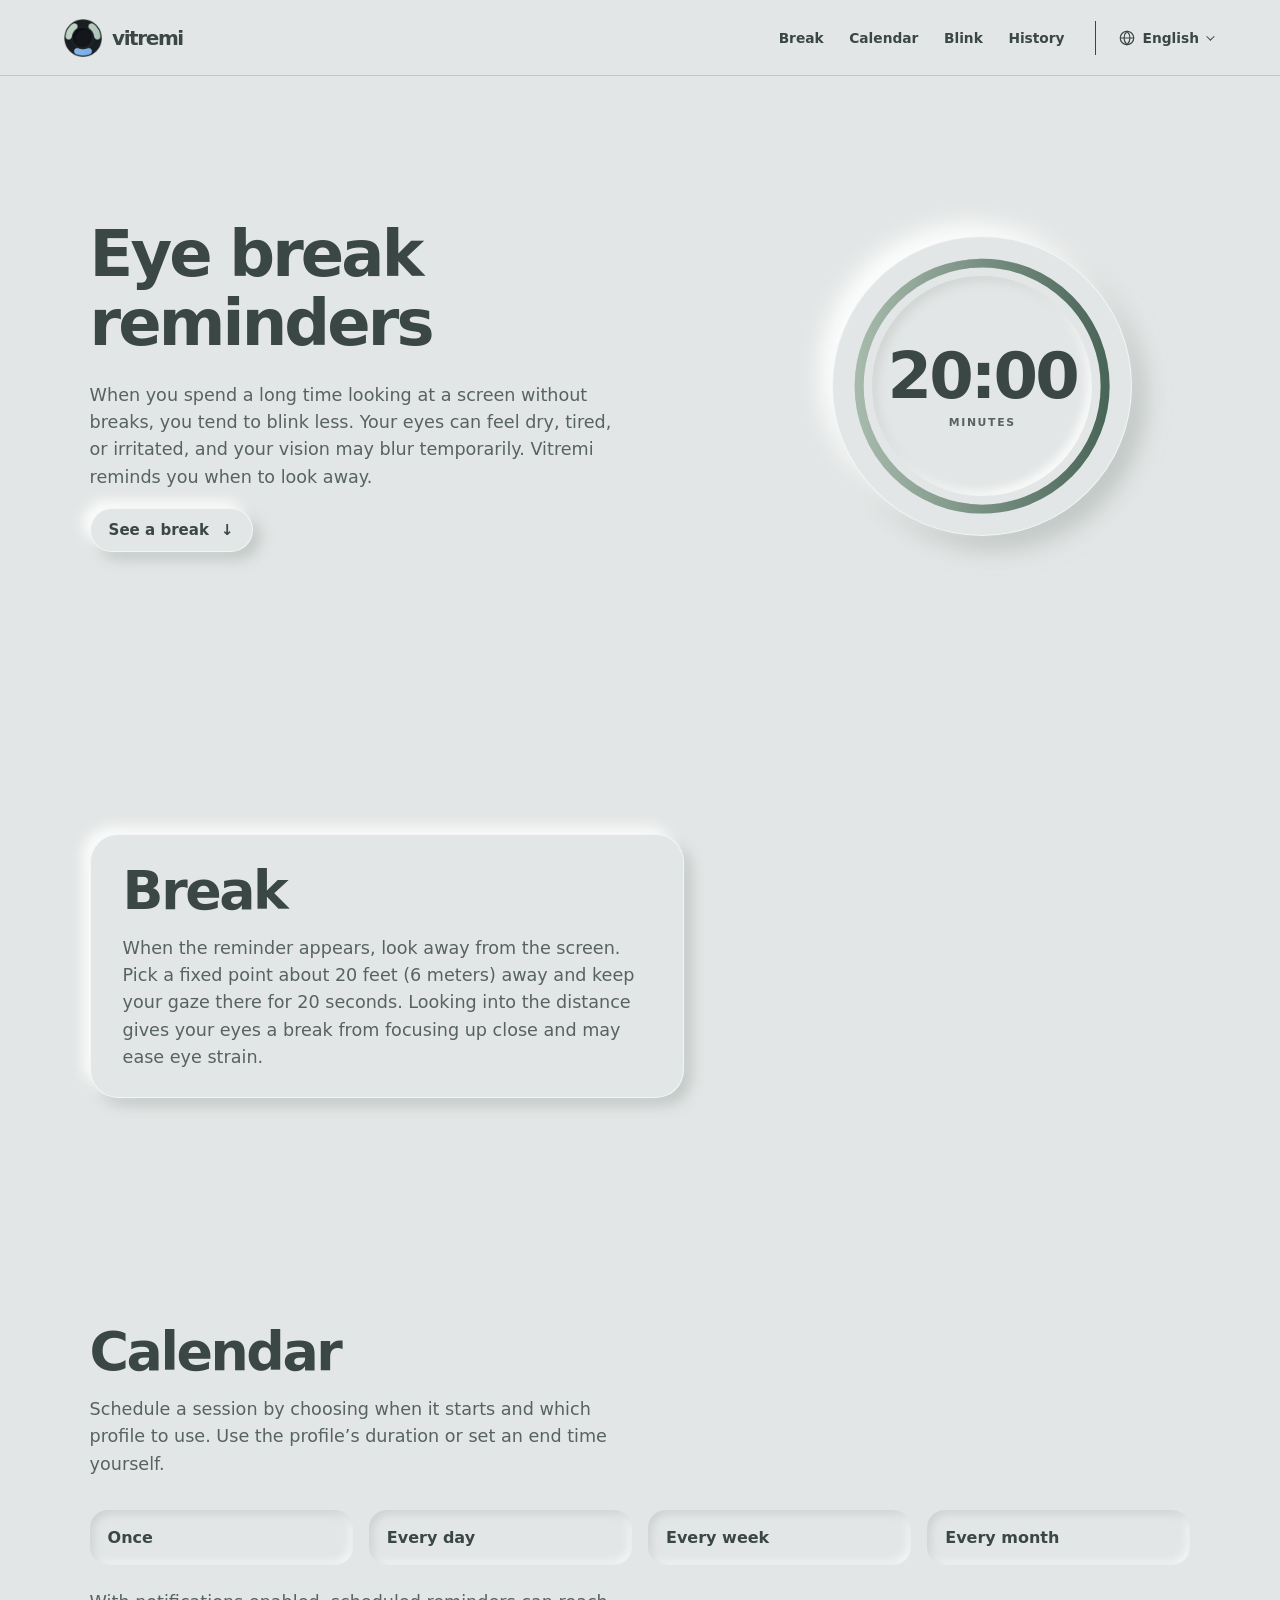
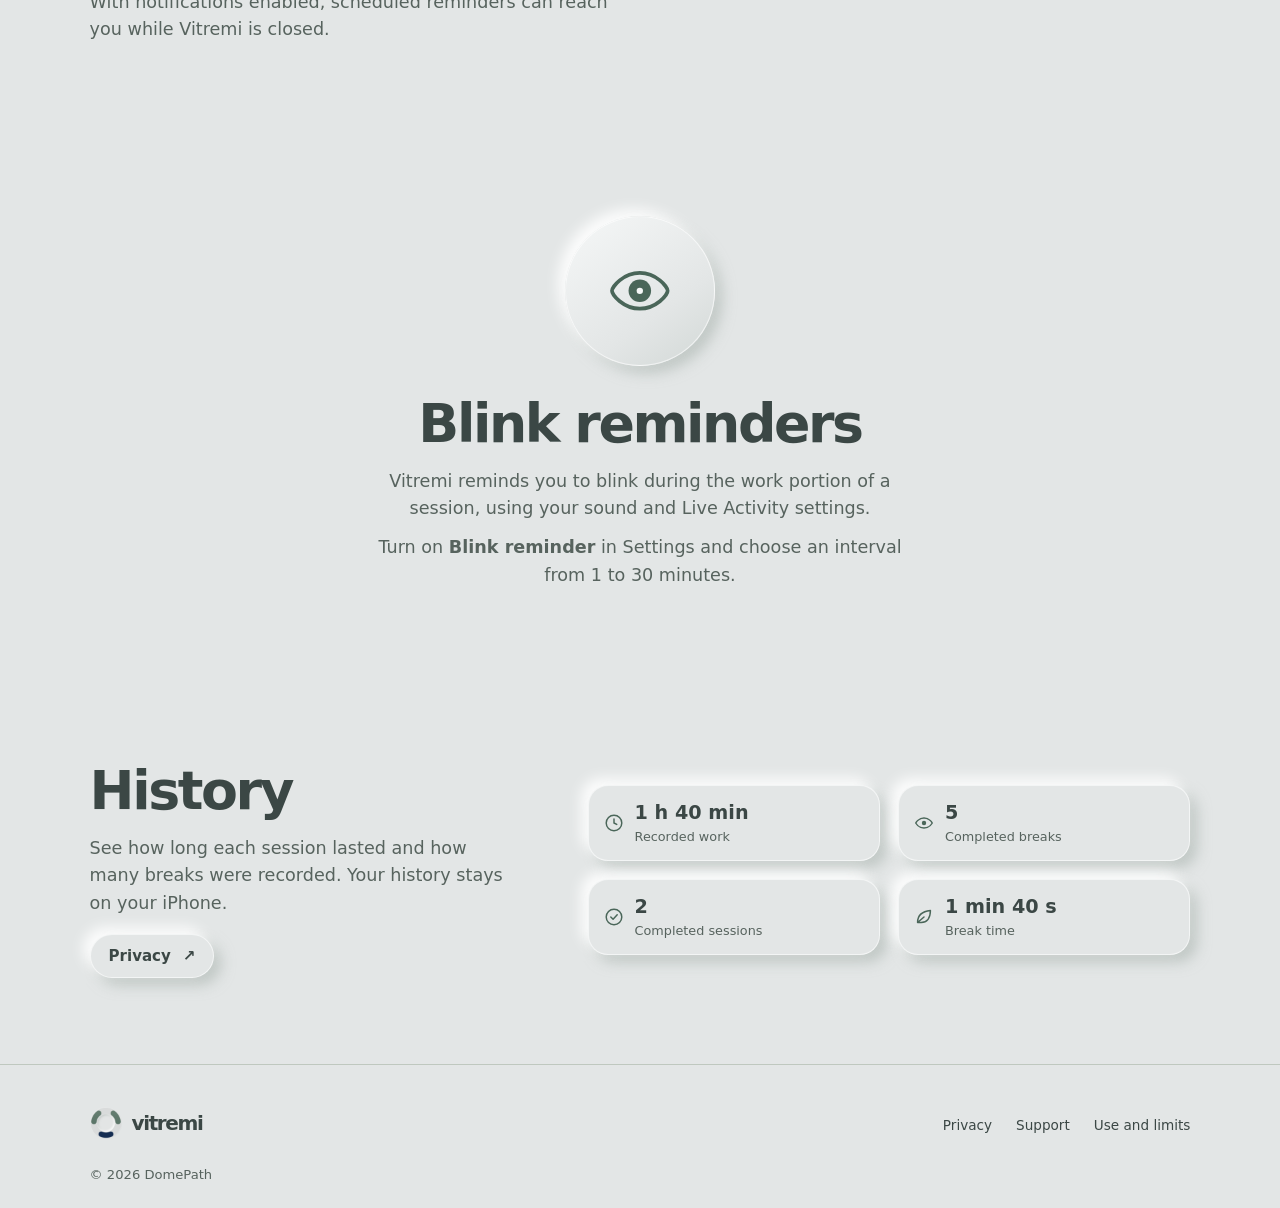
==== en/index.html @ a47ba7e7 "Crossfade the Vitremi logo during the rest transition" ====
<!doctype html>
<html lang="en">
<head>
  <meta charset="utf-8">
  <meta name="viewport" content="width=device-width, initial-scale=1">
  <meta name="theme-color" content="#e3e6e6">
  <meta name="description" content="Vitremi organizes eye breaks while you work or study at a screen. Sessions, calendar, and blink reminders for iPhone.">
  <title>Vitremi — eye breaks for iPhone</title>
  <link rel="icon" href="../assets/vitremi-icon-composer.png">
  <link rel="stylesheet" href="../assets/style.css?v=logo-fade">
  <script src="../assets/scene.js?v=history-pace-2" defer></script>
</head>
<body>
  <div class="rest-sky" aria-hidden="true"><canvas></canvas></div>
  <header class="site-header">
    <a class="brand" href="#inicio" aria-label="Vitremi, home"><span class="brand-mark"><img src="../assets/vitremi-icon-composer.png" width="38" height="38" alt=""><img class="brand-mark-night" src="../assets/vitremi-icon-composer-night.png" width="38" height="38" alt=""></span><span>vitremi</span></a>
    <nav aria-label="Sections"><a href="#descanso">Break</a><a href="#calendario">Calendar</a><a href="#parpadeo">Blink</a><a href="#historial">History</a></nav>
    <details class="language-picker" data-language-picker>
      <summary>
        <svg viewBox="0 0 24 24" width="18" height="18" fill="none" stroke="currentColor" stroke-width="1.6" aria-hidden="true"><circle cx="12" cy="12" r="9"/><path d="M3 12h18M12 3c2.6 2.5 4 5.5 4 9s-1.4 6.5-4 9c-2.6-2.5-4-5.5-4-9s1.4-6.5 4-9Z"/></svg>
        <span class="sr-only">Language: </span><span>English</span>
      </summary>
      <div class="language-options">
        <a href="../" lang="es" hreflang="es">Español</a>
        <a href="./" lang="en" hreflang="en" aria-current="page">English</a>
      </div>
    </details>
  </header>
  <main>
    <section class="intro section" id="inicio" aria-labelledby="intro-title">
      <div class="intro-copy">
        <h1 id="intro-title">Eye break reminders</h1>
        <p>When you spend a long time looking at a screen without breaks, you tend to blink less. Your eyes can feel dry, tired, or irritated, and your vision may blur temporarily. Vitremi reminds you when to look away.</p>
        <a class="inline-link" href="#descanso">See a break <span aria-hidden="true">↓</span></a>
      </div>
      <div class="timer-slot">
        <div class="timer-dial" role="timer" aria-label="Time until break" data-rest-label="Break time remaining">
          <svg class="timer-ring" viewBox="0 0 100 100" aria-hidden="true">
            <defs>
              <linearGradient id="timer-gradient" x2="0%" y2="100%">
                <stop class="ring-start" offset="0%"/>
                <stop class="ring-end" offset="100%"/>
              </linearGradient>
            </defs>
            <circle class="ring-track" cx="50" cy="50" r="48"/>
            <circle class="ring-progress" cx="50" cy="50" r="48" pathLength="100"/>
          </svg>
          <div class="timer-face"><strong>20:00</strong><span data-rest-phase="BREAK">MINUTES</span></div>
        </div>
      </div>
    </section>
    <section class="break-section section" id="descanso" aria-labelledby="break-title">
      <div class="break-inner">
        <div class="break-copy">
          <h2 id="break-title">Break</h2>
          <p>When the reminder appears, look away from the screen. Pick a fixed point about 20 feet (6 meters) away and keep your gaze there for 20 seconds. Looking into the distance gives your eyes a break from focusing up close and may ease eye strain.</p>
        </div>
        <div class="timer-slot timer-destination" aria-hidden="true"></div>
      </div>
    </section>
    <section class="calendar-section section" id="calendario" aria-labelledby="calendar-title">
      <div class="section-top">
        <h2 id="calendar-title">Calendar</h2>
        <p>Schedule a session by choosing when it starts and which profile to use. Use the profile’s duration or set an end time yourself.</p>
      </div>
      <ul class="repeat-list" role="list">
        <li>Once</li>
        <li>Every day</li>
        <li>Every week</li>
        <li>Every month</li>
      </ul>
      <p class="calendar-note">With notifications enabled, scheduled reminders can reach you while Vitremi is closed.</p>
    </section>
    <section class="blink-section section" id="parpadeo" aria-labelledby="blink-title">
      <div class="blink-orb" aria-hidden="true">
        <svg class="blink-eye" viewBox="0 0 48 48" fill="none">
          <path d="M3 24C3 21 11.5 10.5 24 10.5S45 21 45 24 36.5 37.5 24 37.5 3 27 3 24Z"/>
          <g class="blink-pupil">
            <circle cx="24" cy="24" r="8.5"/>
            <circle class="blink-glint" cx="24" cy="24" r="2.4"/>
          </g>
        </svg>
      </div>
      <div class="section-top">
        <h2 id="blink-title">Blink reminders</h2>
        <p>Vitremi reminds you to blink during the work portion of a session, using your sound and Live Activity settings.</p>
        <p>Turn on <strong>Blink reminder</strong> in Settings and choose an interval from 1 to 30 minutes.</p>
      </div>
    </section>
    <section class="history-section section" id="historial" aria-labelledby="history-title">
      <div class="history-detail">
        <h2 id="history-title">History</h2>
        <p>See how long each session lasted and how many breaks were recorded. Your history stays on your iPhone.</p>
        <a class="inline-link" href="privacy.html">Privacy <span aria-hidden="true">↗</span></a>
      </div>
      <dl class="history-metrics">
        <div class="history-metric">
          <svg viewBox="0 0 24 24" width="22" height="22" fill="none" stroke="currentColor" stroke-width="1.6" stroke-linecap="round" stroke-linejoin="round" aria-hidden="true"><circle cx="12" cy="12" r="8.5"/><path d="M12 7.5V12l3 1.5"/></svg>
          <dt>Recorded work</dt>
          <dd class="metric-value"><span aria-hidden="true">1 h 40 min</span><span class="sr-only">1 h 40 min</span></dd>
        </div>
        <div class="history-metric">
          <svg viewBox="0 0 24 24" width="22" height="22" fill="none" stroke="currentColor" stroke-width="1.6" stroke-linecap="round" stroke-linejoin="round" aria-hidden="true"><path d="M3 12s3-5.5 9-5.5 9 5.5 9 5.5-3 5.5-9 5.5S3 12 3 12Z"/><circle cx="12" cy="12" r="2.4" fill="currentColor" stroke="none"/></svg>
          <dt>Completed breaks</dt>
          <dd class="metric-value"><span aria-hidden="true">5</span><span class="sr-only">5</span></dd>
        </div>
        <div class="history-metric">
          <svg viewBox="0 0 24 24" width="22" height="22" fill="none" stroke="currentColor" stroke-width="1.6" stroke-linecap="round" stroke-linejoin="round" aria-hidden="true"><circle cx="12" cy="12" r="8.5"/><path d="m8.5 12 2.5 2.5 4.5-5"/></svg>
          <dt>Completed sessions</dt>
          <dd class="metric-value"><span aria-hidden="true">2</span><span class="sr-only">2</span></dd>
        </div>
        <div class="history-metric">
          <svg viewBox="0 0 24 24" width="22" height="22" fill="none" stroke="currentColor" stroke-width="1.6" stroke-linecap="round" stroke-linejoin="round" aria-hidden="true"><path d="M5 18c0-7 4.5-12 14-13 0 8.5-4 13-10 13H5Zm0 0 7-6"/></svg>
          <dt>Break time</dt>
          <dd class="metric-value"><span aria-hidden="true">1 min 40 s</span><span class="sr-only">1 min 40 s</span></dd>
        </div>
      </dl>
    </section>
  </main>
  <footer class="site-footer"><div class="footer-brand"><a class="brand" href="#inicio"><span class="brand-mark"><img src="../assets/vitremi-icon-composer.png" width="32" height="32" alt=""><img class="brand-mark-night" src="../assets/vitremi-icon-composer-night.png" width="32" height="32" alt=""></span><span>vitremi</span></a></div><div class="footer-links"><a href="privacy.html">Privacy</a><a href="support.html">Support</a><a href="usage.html">Use and limits</a></div><small>© 2026 DomePath</small></footer>
</body>
</html>
---- assets/style.css ----
:root {
  --timer-diameter: 300px;
  --paper: #e3e6e6;
  --paper-light: #f5f7f7;
  --ink: #3b4745;
  --muted: #57635e;
  --line: #bfc8bf;
  --green: #4a6659;
  --sage: #a6baab;
  --shadow: #a3ada8;
  --soft-shadow: -7px -7px 14px #ffffffe6, 7px 7px 14px #a3ada88c;
  --blue: #213b63;
  --night: #09132b;
  --rest-fade: .45s ease;
  --font: ui-rounded, "SF Pro Rounded", "Avenir Next", Avenir, system-ui, sans-serif;
}

* { box-sizing: border-box; }
html { scroll-behavior: smooth; scroll-padding-top: 76px; }
body { isolation: isolate; margin: 0; color: var(--ink); background: var(--paper); font-family: var(--font); -webkit-font-smoothing: antialiased; }
a { color: inherit; text-decoration: none; }
a:focus-visible, summary:focus-visible { outline: 2px solid #7196ca; outline-offset: 4px; }
img { display: block; }
.sr-only { position: absolute; width: 1px; height: 1px; padding: 0; margin: -1px; overflow: hidden; clip: rect(0, 0, 0, 0); white-space: nowrap; border: 0; }

.site-header {
  position: sticky;
  top: 0;
  z-index: 10;
  height: 76px;
  padding: 0 clamp(24px, 5vw, 80px);
  display: flex;
  align-items: center;
  justify-content: space-between;
  gap: 30px;
  background: var(--paper);
  border-bottom: 1px solid var(--line);
  transition: background .35s, color .35s, border-color .35s;
}
body.is-break {
  --sky-ink: #edf4ff;
  --sky-muted: #d0ddf2;
  --sky-line: #9db7db55;
}
.is-break .site-header { color: var(--sky-ink); background: var(--night); border-color: var(--sky-line); }
.brand { display: inline-flex; align-items: center; gap: 10px; font-size: 1.25rem; font-weight: 760; letter-spacing: -.07em; white-space: nowrap; }
.brand-mark { display: grid; }
.brand-mark img { grid-area: 1 / 1; }
.brand-mark-night { opacity: 0; transition: opacity var(--rest-fade); }
.is-break .brand-mark-night { opacity: 1; }
.site-header nav { display: flex; gap: clamp(12px, 2vw, 30px); margin-left: auto; font-size: .86rem; font-weight: 600; }
.site-header nav a:hover, .footer-links a:hover { text-decoration: underline; text-underline-offset: 5px; }
.language-picker { position: relative; padding-left: 22px; border-left: 1px solid currentColor; }
.language-picker summary {
  display: flex;
  align-items: center;
  gap: 7px;
  list-style: none;
  padding: 8px 4px 8px 0;
  font-size: .86rem;
  font-weight: 650;
  cursor: pointer;
}
.language-picker summary::-webkit-details-marker { display: none; }
.language-picker summary::after { content: ""; width: 5px; height: 5px; border: solid currentColor; border-width: 0 1px 1px 0; transform: rotate(45deg) translateY(-2px); }
.language-options {
  position: absolute;
  top: calc(100% + 9px);
  right: 0;
  min-width: 160px;
  padding: 5px;
  border: 1px solid #fff;
  border-radius: 16px;
  color: var(--ink);
  background: var(--paper-light);
  box-shadow: 0 7px 24px #09132b32;
}
.language-options a { display: flex; align-items: center; justify-content: space-between; gap: 14px; padding: 10px 12px; border-radius: 11px; font-size: .88rem; font-weight: 600; white-space: nowrap; }
.language-options a:hover, .language-options a[aria-current] { background: var(--paper); }
.language-options a[aria-current]::after { content: ""; width: 5px; height: 9px; border: solid var(--green); border-width: 0 2px 2px 0; transform: rotate(45deg) translateY(-2px); }

h1, h2, p { margin-top: 0; }
h1, h2 { font-weight: 700; letter-spacing: -.045em; }
.intro, .break-inner {
  max-width: 1280px;
  margin: auto;
  padding: 96px clamp(24px, 7vw, 92px);
  display: grid;
  grid-template-columns: minmax(0, 1fr) minmax(240px, .7fr);
  align-items: center;
  gap: clamp(32px, 7vw, 105px);
}
.intro { min-height: 620px; }
.intro h1 { max-width: 640px; font-size: clamp(2.8rem, 5vw, 5rem); line-height: 1.08; margin-bottom: 24px; }
.intro-copy p, .break-copy p, .section-top p, .calendar-note, .history-detail p { max-width: 48ch; color: var(--muted); font-size: 1.1rem; line-height: 1.55; }
.inline-link {
  display: inline-flex;
  gap: 12px;
  align-items: center;
  padding: 12px 18px;
  border: 1px solid #ffffff99;
  border-radius: 23px;
  background: var(--paper);
  box-shadow: var(--soft-shadow);
  font-size: .94rem;
  font-weight: 650;
}
.inline-link:hover { color: var(--green); background: var(--paper-light); }
.timer-slot {
  justify-self: center;
  width: min(100%, var(--timer-diameter));
  aspect-ratio: 1;
}
.timer-dial {
  --ring-start: var(--sage);
  --ring-end: var(--green);
  position: relative;
  z-index: 1;
  width: 100%;
  aspect-ratio: 1;
  transform: translateY(var(--timer-travel, 0px));
  border: 1px solid #ffffff99;
  border-radius: 50%;
  background: var(--paper);
  box-shadow: -12px -12px 24px #fffffff2, 12px 12px 24px #a3ada899;
  transition: box-shadow .45s ease;
}
.timer-ring { position: absolute; inset: 7%; width: 86%; height: 86%; fill: none; stroke-width: 3.5; }
.ring-track { stroke: #a3ada866; }
.ring-progress {
  stroke: url(#timer-gradient);
  stroke-linecap: round;
  stroke-dasharray: 100;
  stroke-dashoffset: var(--ring-offset, 0);
  opacity: var(--ring-visible, 1);
  transform: rotate(-90deg);
  transform-origin: center;
}
.ring-start { stop-color: var(--ring-start); }
.ring-end { stop-color: var(--ring-end); }
.timer-face {
  display: flex;
  flex-direction: column;
  align-items: center;
  justify-content: center;
  gap: 8px;
  position: absolute;
  inset: 13%;
  border-radius: 50%;
  background: var(--paper);
  box-shadow: inset 5px 5px 10px #a3ada845, inset -5px -5px 10px #fffc, 0 0 0 7px var(--paper);
}
.timer-face strong { font-size: clamp(2.7rem, 5vw, 4rem); line-height: 1; letter-spacing: -.045em; font-weight: 550; font-variant-numeric: tabular-nums; }
.timer-face span { color: var(--muted); font-size: .68rem; font-weight: 750; letter-spacing: .15em; }

.break-inner { min-height: 540px; }
.rest-sky {
  position: fixed;
  z-index: -1;
  inset: 0;
  opacity: 0;
  background: linear-gradient(to bottom, var(--night), var(--blue) 58%, #142440);
  transition: opacity var(--rest-fade);
  pointer-events: none;
}
.rest-sky canvas { display: block; width: 100%; height: 100%; }
.break-copy {
  width: fit-content;
  padding: 26px 32px;
  border: 1px solid #ffffff99;
  border-radius: 28px;
  background: var(--paper);
  box-shadow: var(--soft-shadow);
  transition: box-shadow .45s ease;
}
.break-copy h2, .calendar-section h2, .blink-section h2, .history-section h2 { font-size: clamp(2.4rem, 4.2vw, 4rem); line-height: 1.12; margin-bottom: 14px; }
.break-copy p { margin-bottom: 0; }
.is-break .rest-sky { opacity: 1; }
.is-break :is(.intro, .calendar-section, .blink-section, .history-section, .site-footer) { color: var(--sky-ink); }
.is-break :is(.intro-copy, .section-top, .history-detail, .site-footer) p,
.is-break .calendar-note,
.is-break .site-footer small { color: var(--sky-muted); }
.is-break :is(.intro, .history-section) .inline-link,
.is-break .timer-dial { color: var(--ink); }
.is-break :is(.timer-dial, .break-copy, .inline-link) { box-shadow: 0 12px 32px #09132b55; }
.is-break .timer-dial {
  --ring-start: #547ba9;
  --ring-end: var(--blue);
}

.calendar-section, .blink-section, .history-section { max-width: 1280px; margin: auto; padding: 86px clamp(24px, 7vw, 92px); }
.repeat-list { margin: 32px 0 0; padding: 0; list-style: none; display: grid; grid-template-columns: repeat(4, 1fr); gap: 16px; }
.repeat-list li { padding: 18px; border-radius: 18px; font-weight: 650; box-shadow: inset 3px 3px 8px #a3ada866, inset -3px -3px 8px #ffffffbf; }
.calendar-note { margin: 24px 0 0; }
.blink-section {
  display: grid;
  justify-items: center;
  gap: 28px;
  text-align: center;
}
.blink-section p { margin: 0 auto; }
.blink-section p + p { margin-top: 12px; }
.blink-orb {
  display: grid;
  place-items: center;
  width: min(100%, calc(var(--timer-diameter) / 2));
  aspect-ratio: 1;
  border: 1px solid #ffffff99;
  border-radius: 50%;
  background: linear-gradient(145deg, var(--paper-light), var(--paper) 64%, #d2d8d6);
  box-shadow: var(--soft-shadow);
}
.blink-eye {
  display: block;
  width: 43%;
  stroke: var(--green);
  stroke-width: 2.8;
  stroke-linejoin: round;
  transform-origin: center;
}
.blink-pupil { fill: var(--green); stroke: none; }
.blink-glint { fill: var(--paper-light); }
.is-break .blink-orb { box-shadow: 0 12px 32px #09132b55; }
.history-section {
  display: grid;
  grid-template-columns: minmax(0, .7fr) minmax(0, 1fr);
  align-items: center;
  gap: clamp(30px, 6vw, 76px);
}
.history-metrics { display: grid; grid-template-columns: repeat(2, minmax(0, 1fr)); gap: 18px; margin: 0; }
.history-metric {
  display: grid;
  grid-template-columns: auto minmax(0, 1fr);
  grid-template-rows: auto auto;
  align-content: center;
  align-items: center;
  column-gap: 10px;
  row-gap: 4px;
  padding: 14px;
  min-height: 76px;
  border: 1px solid #ffffff99;
  border-radius: 20px;
  background: var(--paper);
  color: var(--ink);
  box-shadow: var(--soft-shadow);
}
.history-metric svg { grid-row: span 2; color: var(--green); }
.history-metric dt { grid-row: 2; grid-column: 2; font-size: .8rem; line-height: 1.25; color: var(--muted); }
.metric-value {
  grid-row: 1;
  grid-column: 2;
  margin: 0;
  font-size: clamp(.95rem, 1.5vw, 1.25rem);
  font-weight: 750;
  line-height: 1.25;
  font-variant-numeric: tabular-nums;
}
.metric-part { display: inline-block; white-space: nowrap; }
.metric-digit { display: inline-block; height: 1.25em; overflow: hidden; vertical-align: bottom; }
.metric-digit-track { display: grid; animation: metric-roll-up 1310ms cubic-bezier(.2, .7, .25, 1) both; }
.metric-digit-track span { height: 1.25em; }
@keyframes metric-roll-up {
  to { transform: translateY(-50%); }
}
.is-break .history-metric { box-shadow: 0 12px 32px #09132b55; }
.site-footer { padding: 42px clamp(24px, 7vw, 112px) 26px; background: var(--paper); border-top: 1px solid var(--line); display: grid; grid-template-columns: 1fr auto; gap: 24px; }
.footer-brand p, .site-footer small { color: var(--muted); font-size: .82rem; }
.footer-links { display: flex; gap: 24px; align-items: center; font-size: .85rem; }
.site-footer small { grid-column: 1 / -1; }
.is-break .site-footer { background: transparent; border-color: var(--sky-line); }
.is-break .repeat-list li { background: #ffffff12; box-shadow: inset 0 0 0 1px var(--sky-line); }

.legal-main { max-width: 850px; margin: auto; padding: 100px 28px 90px; }
.legal-main h1 { font-size: clamp(2.8rem, 5vw, 4.4rem); line-height: 1.12; margin-bottom: 24px; }
.legal-main .intro { display: block; min-height: 0; padding: 0; color: var(--muted); font-size: 1.14rem; line-height: 1.65; }
.legal-main h2 { font-size: 1.38rem; margin: 39px 0 11px; }
.legal-main p, .legal-main li { color: #53665a; line-height: 1.75; }
.legal-main ul { padding-left: 22px; }
.legal-main li { margin: 8px 0; }
.legal-main hr { border: 0; border-top: 1px solid var(--line); margin: 62px 0; }
.legal-main .back { display: inline-block; margin-bottom: 47px; font-size: .86rem; font-weight: 700; }
.legal-main section[lang] { scroll-margin-top: 100px; }
.legal-main .contact-link { text-decoration: underline; text-underline-offset: 4px; }

@media (max-width: 760px) {
  .intro, .break-inner { grid-template-columns: 1fr; min-height: 0; padding: 66px 24px; gap: 38px; }
  .intro h1 { font-size: clamp(2.6rem, 9vw, 4rem); }
  :root { --timer-diameter: 246px; }
  .break-copy { grid-row: 2; }
  .repeat-list { grid-template-columns: repeat(2, 1fr); }
  .history-section { grid-template-columns: 1fr; gap: 32px; }
}
@media (max-width: 620px) {
  html { scroll-padding-top: 68px; }
  .site-header { height: 68px; gap: 10px; }
  .site-header nav { display: none; }
  .language-picker { margin-left: auto; padding-left: 12px; }
  .language-picker summary { font-size: .78rem; }
  .break-copy { padding: 20px 22px; }
  .calendar-section, .blink-section, .history-section { padding: 58px 24px; }
  .site-footer { grid-template-columns: 1fr; }
  .footer-links { flex-wrap: wrap; gap: 16px 24px; }
  .legal-main { padding-top: 75px; }
}
@media (max-width: 400px) {
  .history-metrics { gap: 12px; }
  .history-metric { padding: 10px; column-gap: 6px; }
  .history-metric svg { width: 18px; height: 18px; }
}
@media (prefers-reduced-motion: reduce) {
  .metric-digit-track { animation: none; transform: translateY(-50%); }
  html { scroll-behavior: auto; }
  * { transition: none !important; }
}
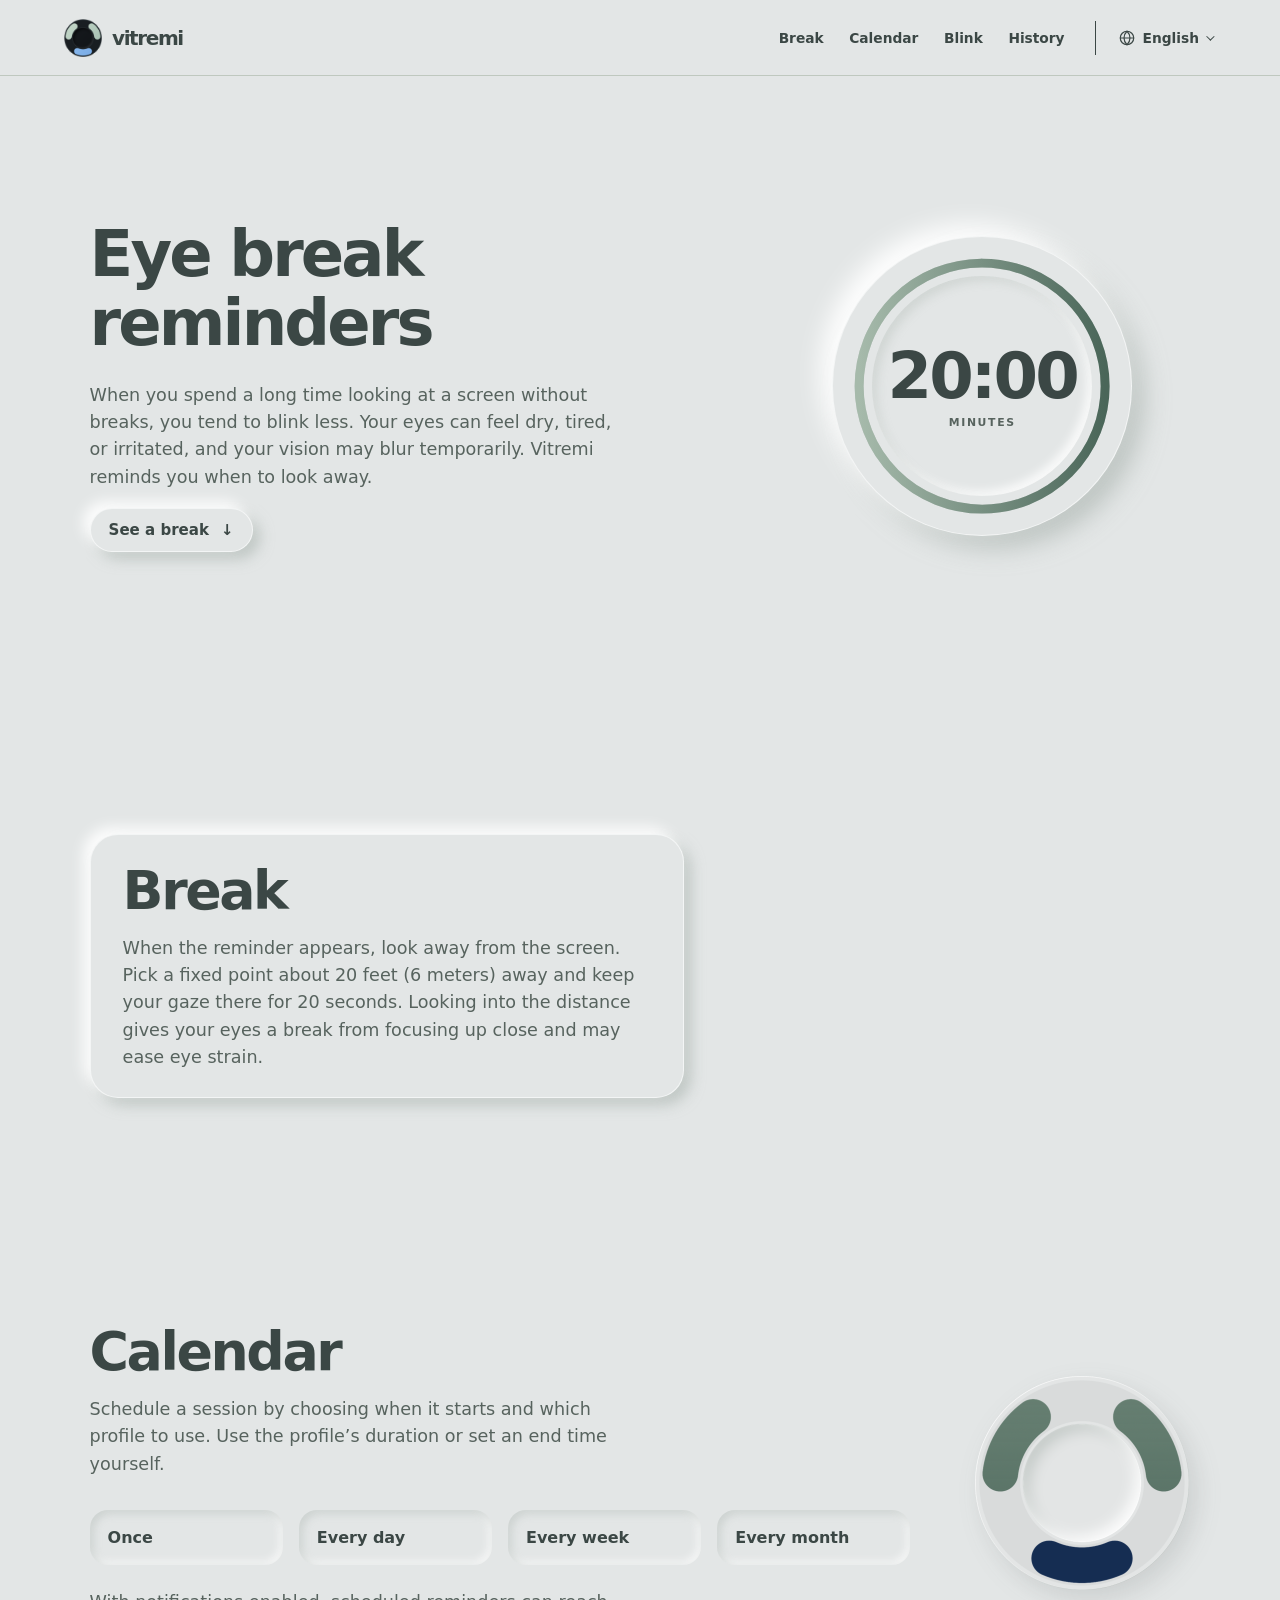
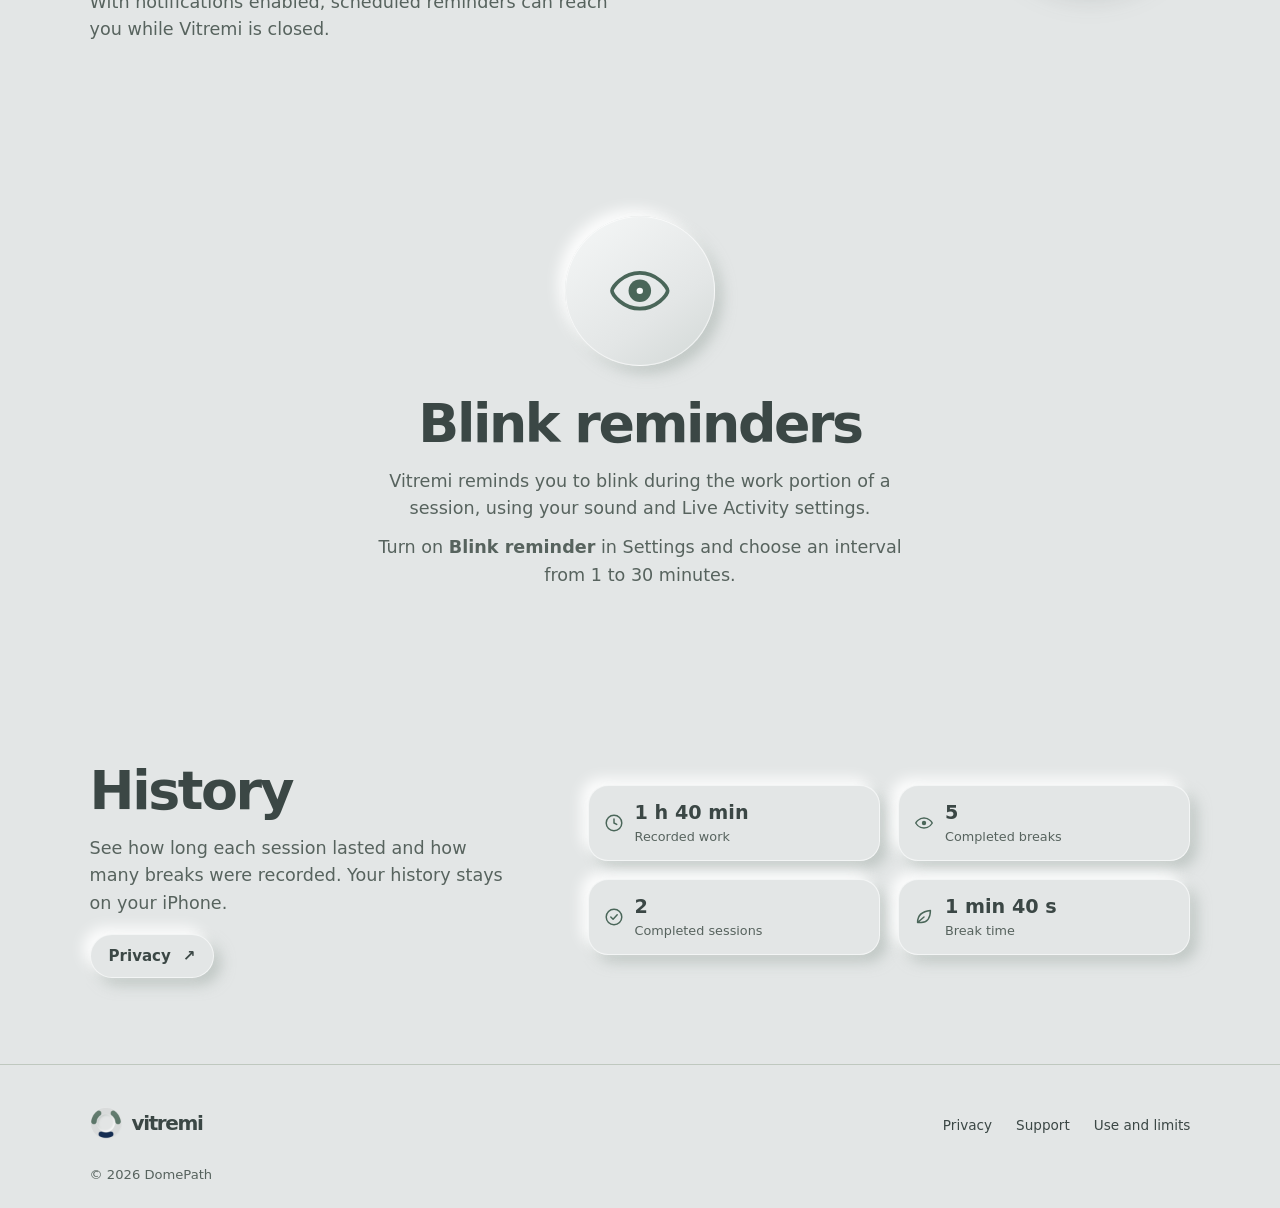
==== commit bedf56fc: "Animate the original Vitremi arcs in Calendar" ====
--- a/en/index.html
+++ b/en/index.html
@@ -7,8 +7,9 @@
   <meta name="description" content="Vitremi organizes eye breaks while you work or study at a screen. Sessions, calendar, and blink reminders for iPhone.">
   <title>Vitremi — eye breaks for iPhone</title>
   <link rel="icon" href="../assets/vitremi-icon-composer.png">
-  <link rel="stylesheet" href="../assets/style.css?v=logo-fade">
-  <script src="../assets/scene.js?v=history-pace-2" defer></script>
+  <link rel="stylesheet" href="../assets/style.css?v=calendar-relay">
+  <link rel="stylesheet" href="../assets/calendar-motion.css">
+  <script src="../assets/scene.js?v=calendar-relay" defer></script>
 </head>
 <body>
   <div class="rest-sky" aria-hidden="true"><canvas></canvas></div>
@@ -59,17 +60,27 @@
       </div>
     </section>
     <section class="calendar-section section" id="calendario" aria-labelledby="calendar-title">
-      <div class="section-top">
-        <h2 id="calendar-title">Calendar</h2>
-        <p>Schedule a session by choosing when it starts and which profile to use. Use the profile’s duration or set an end time yourself.</p>
+      <div class="calendar-copy">
+        <div class="section-top">
+          <h2 id="calendar-title">Calendar</h2>
+          <p>Schedule a session by choosing when it starts and which profile to use. Use the profile’s duration or set an end time yourself.</p>
+        </div>
+        <ul class="repeat-list" role="list">
+          <li>Once</li>
+          <li>Every day</li>
+          <li>Every week</li>
+          <li>Every month</li>
+        </ul>
+        <p class="calendar-note">With notifications enabled, scheduled reminders can reach you while Vitremi is closed.</p>
       </div>
-      <ul class="repeat-list" role="list">
-        <li>Once</li>
-        <li>Every day</li>
-        <li>Every week</li>
-        <li>Every month</li>
-      </ul>
-      <p class="calendar-note">With notifications enabled, scheduled reminders can reach you while Vitremi is closed.</p>
+      <div class="calendar-logo" aria-hidden="true">
+        <img src="../assets/calendar-dial.png" alt="" width="432" height="432" loading="lazy">
+        <div class="calendar-relay">
+          <img class="calendar-arc-trailing" src="../assets/calendar-arc-trailing.png" alt="" width="432" height="432" loading="lazy">
+          <img class="calendar-arc-blue" src="../assets/calendar-arc-blue.png" alt="" width="432" height="432" loading="lazy">
+          <img class="calendar-arc-leading" src="../assets/calendar-arc-leading.png" alt="" width="432" height="432" loading="lazy">
+        </div>
+      </div>
     </section>
     <section class="blink-section section" id="parpadeo" aria-labelledby="blink-title">
       <div class="blink-orb" aria-hidden="true">
--- a/assets/style.css
+++ b/assets/style.css
@@ -189,6 +189,31 @@
 }
 
 .calendar-section, .blink-section, .history-section { max-width: 1280px; margin: auto; padding: 86px clamp(24px, 7vw, 92px); }
+.calendar-section {
+  display: grid;
+  grid-template-columns: minmax(0, 1fr) minmax(140px, 216px);
+  align-items: center;
+  gap: clamp(24px, 5vw, 72px);
+}
+.calendar-logo {
+  display: grid;
+  width: min(100%, 216px);
+  aspect-ratio: 1;
+  justify-self: center;
+  filter: drop-shadow(8px 10px 12px #3b474522);
+}
+.calendar-logo > *, .calendar-relay img { grid-area: 1 / 1; }
+.calendar-logo img { width: 100%; height: auto; }
+.calendar-relay { display: grid; animation: calendar-relay-turn 3s steps(3, end) infinite; }
+.calendar-relay img { animation: var(--arc-motion) 1s linear infinite; }
+.calendar-arc-blue { --arc-motion: calendar-arc-blue; }
+.calendar-arc-leading { --arc-motion: calendar-arc-leading; }
+.calendar-arc-trailing { --arc-motion: calendar-arc-trailing; }
+.calendar-logo :is(.calendar-relay, .calendar-relay img) { animation-play-state: paused; }
+.calendar-logo.is-visible :is(.calendar-relay, .calendar-relay img) { animation-play-state: running; }
+@keyframes calendar-relay-turn {
+  to { transform: rotate(360deg); }
+}
 .repeat-list { margin: 32px 0 0; padding: 0; list-style: none; display: grid; grid-template-columns: repeat(4, 1fr); gap: 16px; }
 .repeat-list li { padding: 18px; border-radius: 18px; font-weight: 650; box-shadow: inset 3px 3px 8px #a3ada866, inset -3px -3px 8px #ffffffbf; }
 .calendar-note { margin: 24px 0 0; }
@@ -287,6 +312,8 @@
   .intro h1 { font-size: clamp(2.6rem, 9vw, 4rem); }
   :root { --timer-diameter: 246px; }
   .break-copy { grid-row: 2; }
+  .calendar-section { grid-template-columns: 1fr; }
+  .calendar-logo { grid-row: 1; width: min(100%, 150px); }
   .repeat-list { grid-template-columns: repeat(2, 1fr); }
   .history-section { grid-template-columns: 1fr; gap: 32px; }
 }
@@ -308,6 +335,7 @@
   .history-metric svg { width: 18px; height: 18px; }
 }
 @media (prefers-reduced-motion: reduce) {
+  .calendar-logo :is(.calendar-relay, .calendar-relay img) { animation: none; }
   .metric-digit-track { animation: none; transform: translateY(-50%); }
   html { scroll-behavior: auto; }
   * { transition: none !important; }
--- a/assets/calendar-motion.css
+++ b/assets/calendar-motion.css
@@ -0,0 +1,106 @@
+/* Sampled from VitremiIconMotion.fluidRelay. Each relay advances 120 degrees. */
+@keyframes calendar-arc-blue {
+  0.0000% { transform: rotate(0.000deg); }
+  3.1250% { transform: rotate(1.713deg); }
+  6.2500% { transform: rotate(5.535deg); }
+  9.3750% { transform: rotate(10.214deg); }
+  12.5000% { transform: rotate(16.702deg); }
+  15.6250% { transform: rotate(24.215deg); }
+  18.7500% { transform: rotate(31.782deg); }
+  21.8750% { transform: rotate(38.870deg); }
+  25.0000% { transform: rotate(46.143deg); }
+  28.1250% { transform: rotate(53.366deg); }
+  31.2500% { transform: rotate(60.220deg); }
+  34.3750% { transform: rotate(66.427deg); }
+  37.5000% { transform: rotate(72.137deg); }
+  40.6250% { transform: rotate(77.778deg); }
+  43.7500% { transform: rotate(83.741deg); }
+  46.8750% { transform: rotate(89.872deg); }
+  50.0000% { transform: rotate(95.676deg); }
+  53.1250% { transform: rotate(100.839deg); }
+  56.2500% { transform: rotate(105.766deg); }
+  59.3750% { transform: rotate(110.140deg); }
+  62.5000% { transform: rotate(113.649deg); }
+  65.6250% { transform: rotate(118.648deg); }
+  68.7500% { transform: rotate(121.860deg); }
+  71.8750% { transform: rotate(121.814deg); }
+  75.0000% { transform: rotate(120.391deg); }
+  78.1250% { transform: rotate(119.516deg); }
+  81.2500% { transform: rotate(119.957deg); }
+  84.3750% { transform: rotate(120.000deg); }
+  87.5000% { transform: rotate(120.000deg); }
+  90.6250% { transform: rotate(120.000deg); }
+  93.7500% { transform: rotate(120.000deg); }
+  96.8750% { transform: rotate(120.000deg); }
+  100.0000% { transform: rotate(120.000deg); }
+}
+@keyframes calendar-arc-leading {
+  0.0000% { transform: rotate(0.000deg); }
+  3.1250% { transform: rotate(0.000deg); }
+  6.2500% { transform: rotate(0.000deg); }
+  9.3750% { transform: rotate(0.000deg); }
+  12.5000% { transform: rotate(0.000deg); }
+  15.6250% { transform: rotate(0.000deg); }
+  18.7500% { transform: rotate(0.000deg); }
+  21.8750% { transform: rotate(1.470deg); }
+  25.0000% { transform: rotate(7.641deg); }
+  28.1250% { transform: rotate(16.319deg); }
+  31.2500% { transform: rotate(24.964deg); }
+  34.3750% { transform: rotate(32.159deg); }
+  37.5000% { transform: rotate(39.429deg); }
+  40.6250% { transform: rotate(46.550deg); }
+  43.7500% { transform: rotate(53.291deg); }
+  46.8750% { transform: rotate(59.808deg); }
+  50.0000% { transform: rotate(66.200deg); }
+  53.1250% { transform: rotate(72.537deg); }
+  56.2500% { transform: rotate(78.774deg); }
+  59.3750% { transform: rotate(84.955deg); }
+  62.5000% { transform: rotate(91.161deg); }
+  65.6250% { transform: rotate(98.013deg); }
+  68.7500% { transform: rotate(104.601deg); }
+  71.8750% { transform: rotate(109.369deg); }
+  75.0000% { transform: rotate(113.030deg); }
+  78.1250% { transform: rotate(118.049deg); }
+  81.2500% { transform: rotate(121.729deg); }
+  84.3750% { transform: rotate(122.027deg); }
+  87.5000% { transform: rotate(120.618deg); }
+  90.6250% { transform: rotate(119.532deg); }
+  93.7500% { transform: rotate(119.843deg); }
+  96.8750% { transform: rotate(120.000deg); }
+  100.0000% { transform: rotate(120.000deg); }
+}
+@keyframes calendar-arc-trailing {
+  0.0000% { transform: rotate(0.000deg); }
+  3.1250% { transform: rotate(0.000deg); }
+  6.2500% { transform: rotate(0.000deg); }
+  9.3750% { transform: rotate(0.000deg); }
+  12.5000% { transform: rotate(0.000deg); }
+  15.6250% { transform: rotate(0.000deg); }
+  18.7500% { transform: rotate(0.000deg); }
+  21.8750% { transform: rotate(0.000deg); }
+  25.0000% { transform: rotate(0.000deg); }
+  28.1250% { transform: rotate(0.000deg); }
+  31.2500% { transform: rotate(0.000deg); }
+  34.3750% { transform: rotate(1.597deg); }
+  37.5000% { transform: rotate(7.450deg); }
+  40.6250% { transform: rotate(14.621deg); }
+  43.7500% { transform: rotate(21.373deg); }
+  46.8750% { transform: rotate(28.962deg); }
+  50.0000% { transform: rotate(36.722deg); }
+  53.1250% { transform: rotate(44.015deg); }
+  56.2500% { transform: rotate(51.033deg); }
+  59.3750% { transform: rotate(58.068deg); }
+  62.5000% { transform: rotate(65.378deg); }
+  65.6250% { transform: rotate(73.239deg); }
+  68.7500% { transform: rotate(81.230deg); }
+  71.8750% { transform: rotate(88.726deg); }
+  75.0000% { transform: rotate(96.420deg); }
+  78.1250% { transform: rotate(104.218deg); }
+  81.2500% { transform: rotate(110.977deg); }
+  84.3750% { transform: rotate(116.897deg); }
+  87.5000% { transform: rotate(121.766deg); }
+  90.6250% { transform: rotate(121.980deg); }
+  93.7500% { transform: rotate(120.211deg); }
+  96.8750% { transform: rotate(119.447deg); }
+  100.0000% { transform: rotate(120.000deg); }
+}
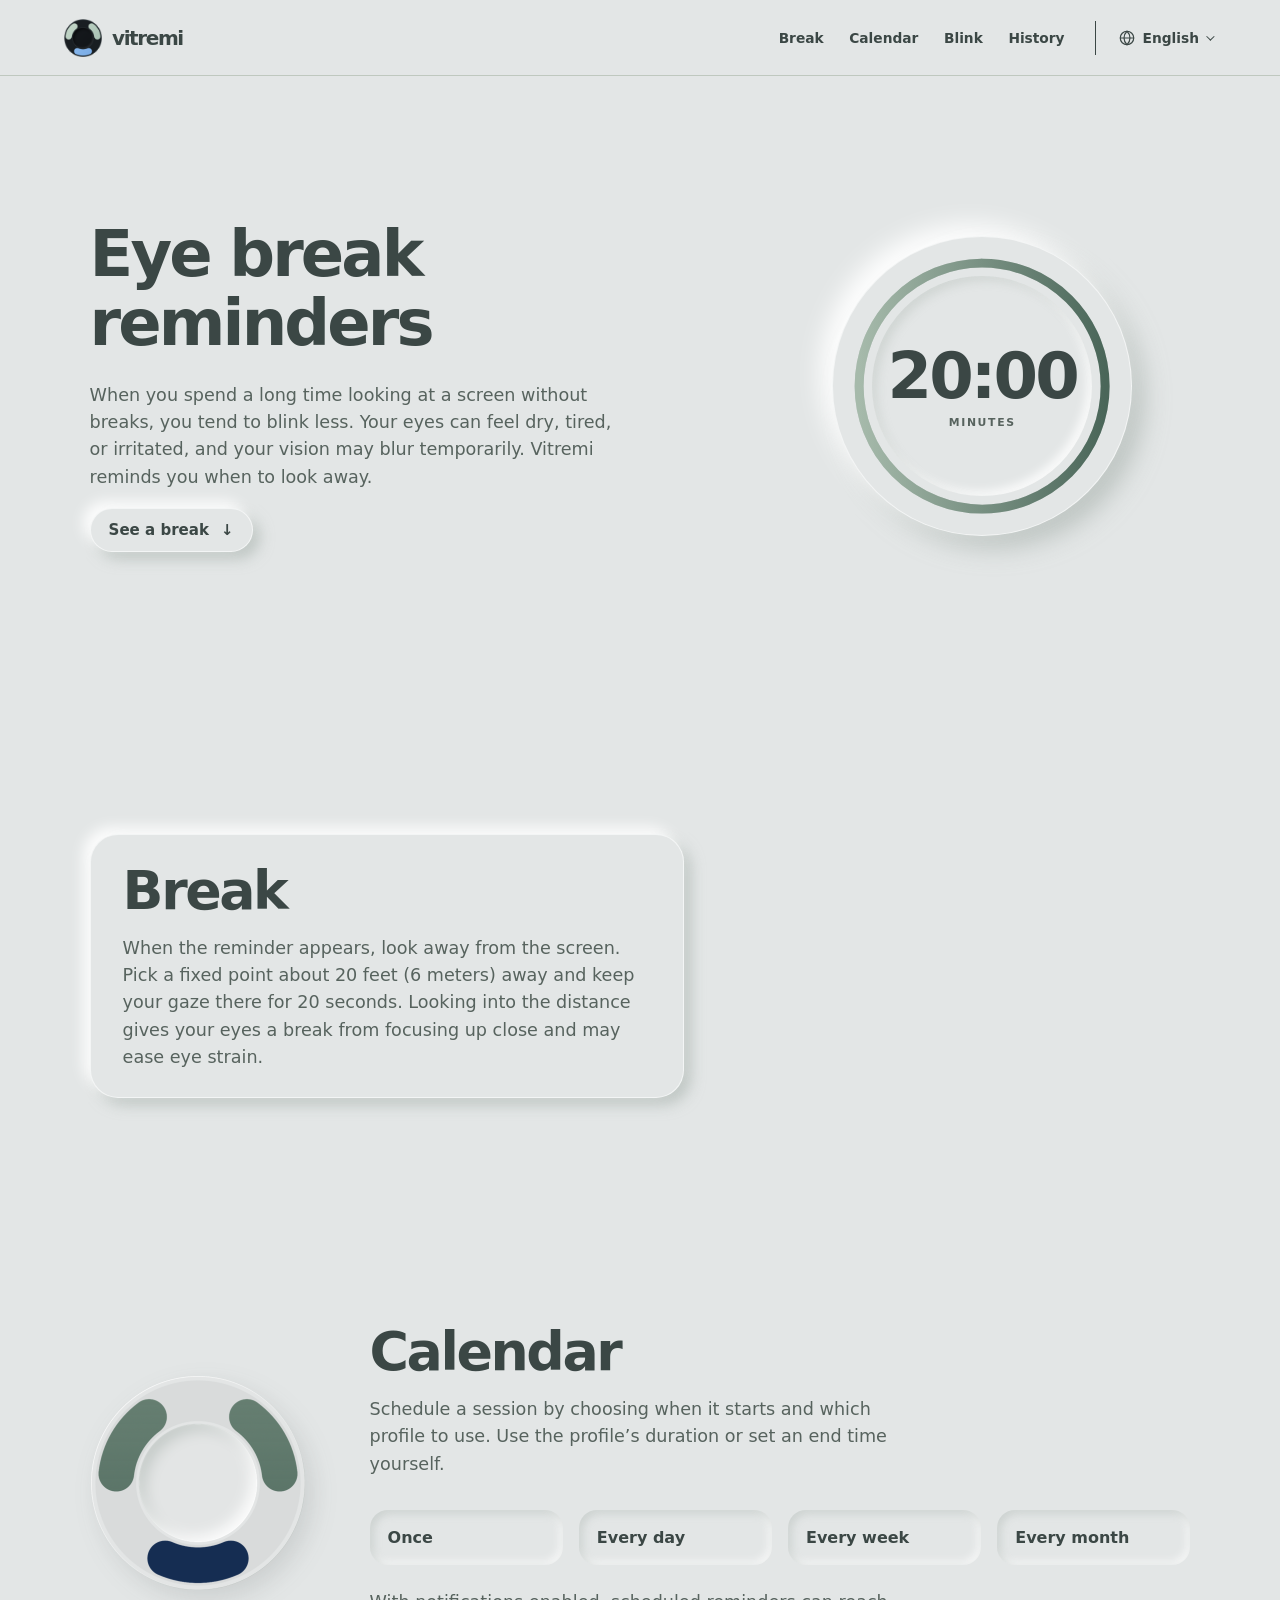
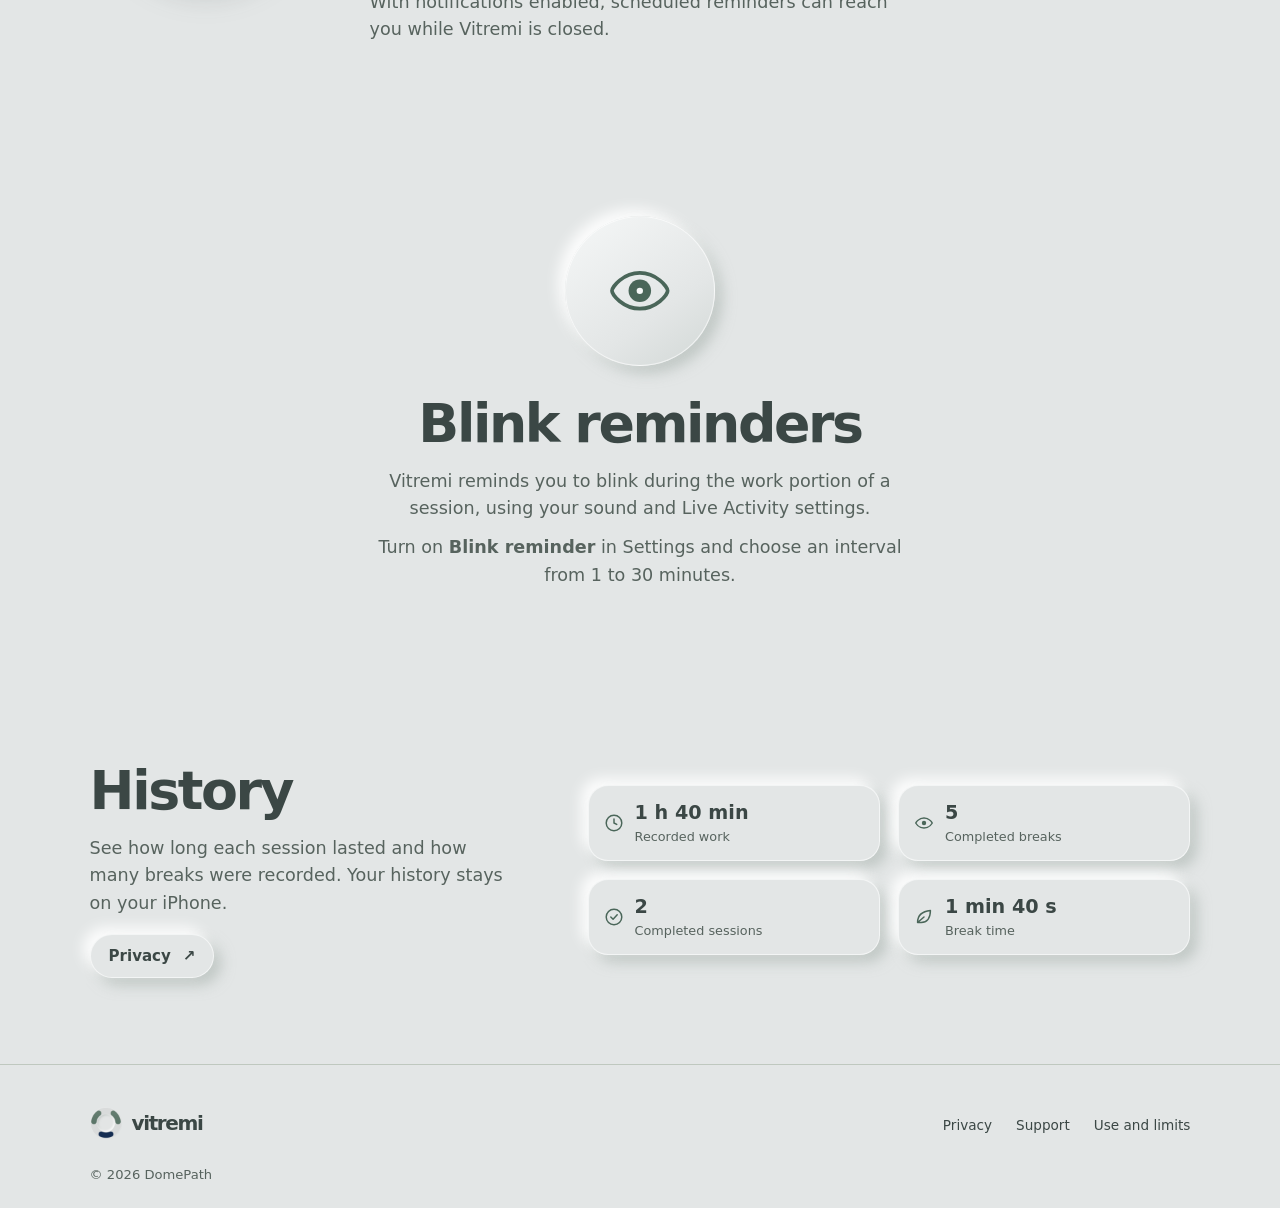
==== commit 92dd9919: "Place the animated Calendar logo on the left" ====
--- a/en/index.html
+++ b/en/index.html
@@ -7,7 +7,7 @@
   <meta name="description" content="Vitremi organizes eye breaks while you work or study at a screen. Sessions, calendar, and blink reminders for iPhone.">
   <title>Vitremi — eye breaks for iPhone</title>
   <link rel="icon" href="../assets/vitremi-icon-composer.png">
-  <link rel="stylesheet" href="../assets/style.css?v=calendar-relay">
+  <link rel="stylesheet" href="../assets/style.css?v=calendar-left">
   <link rel="stylesheet" href="../assets/calendar-motion.css">
   <script src="../assets/scene.js?v=calendar-relay" defer></script>
 </head>
--- a/assets/style.css
+++ b/assets/style.css
@@ -191,12 +191,13 @@
 .calendar-section, .blink-section, .history-section { max-width: 1280px; margin: auto; padding: 86px clamp(24px, 7vw, 92px); }
 .calendar-section {
   display: grid;
-  grid-template-columns: minmax(0, 1fr) minmax(140px, 216px);
+  grid-template-columns: minmax(140px, 216px) minmax(0, 1fr);
   align-items: center;
   gap: clamp(24px, 5vw, 72px);
 }
 .calendar-logo {
   display: grid;
+  grid-area: 1 / 1;
   width: min(100%, 216px);
   aspect-ratio: 1;
   justify-self: center;
@@ -313,7 +314,7 @@
   :root { --timer-diameter: 246px; }
   .break-copy { grid-row: 2; }
   .calendar-section { grid-template-columns: 1fr; }
-  .calendar-logo { grid-row: 1; width: min(100%, 150px); }
+  .calendar-logo { width: min(100%, 150px); }
   .repeat-list { grid-template-columns: repeat(2, 1fr); }
   .history-section { grid-template-columns: 1fr; gap: 32px; }
 }
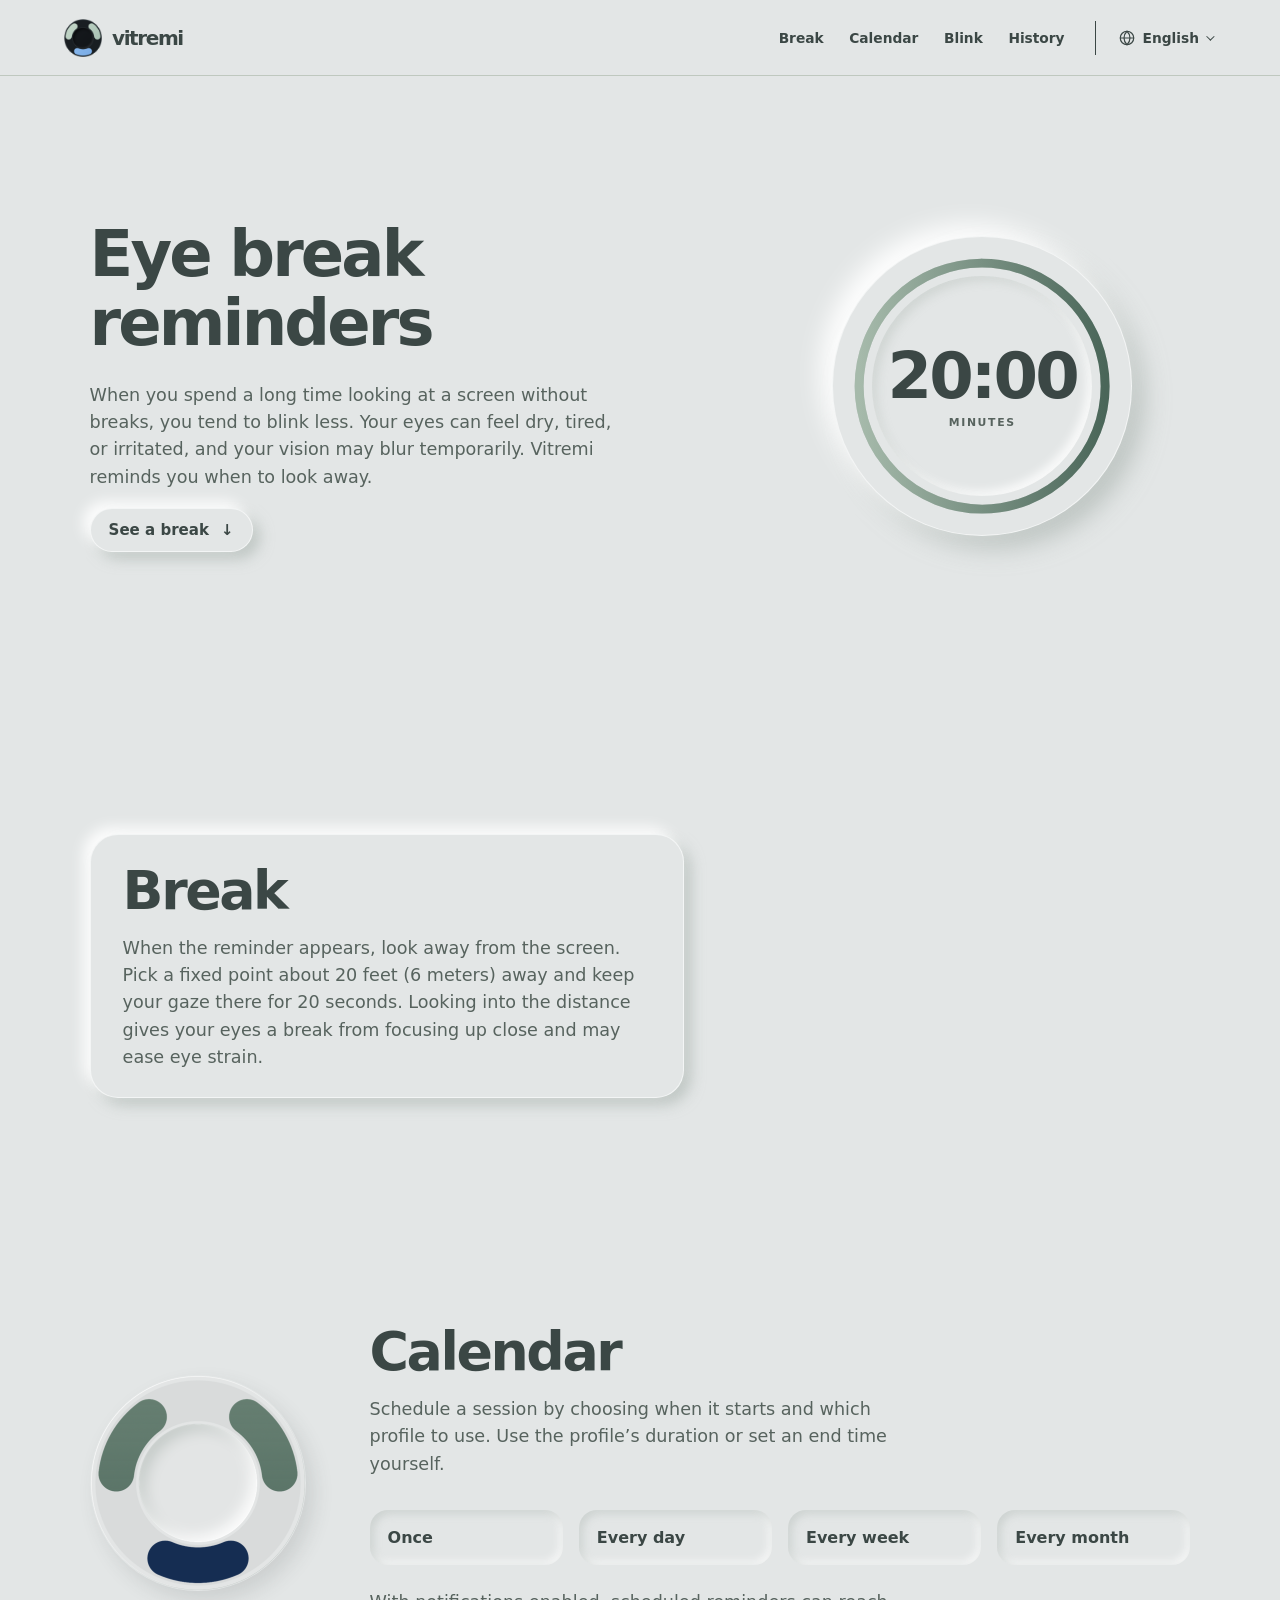
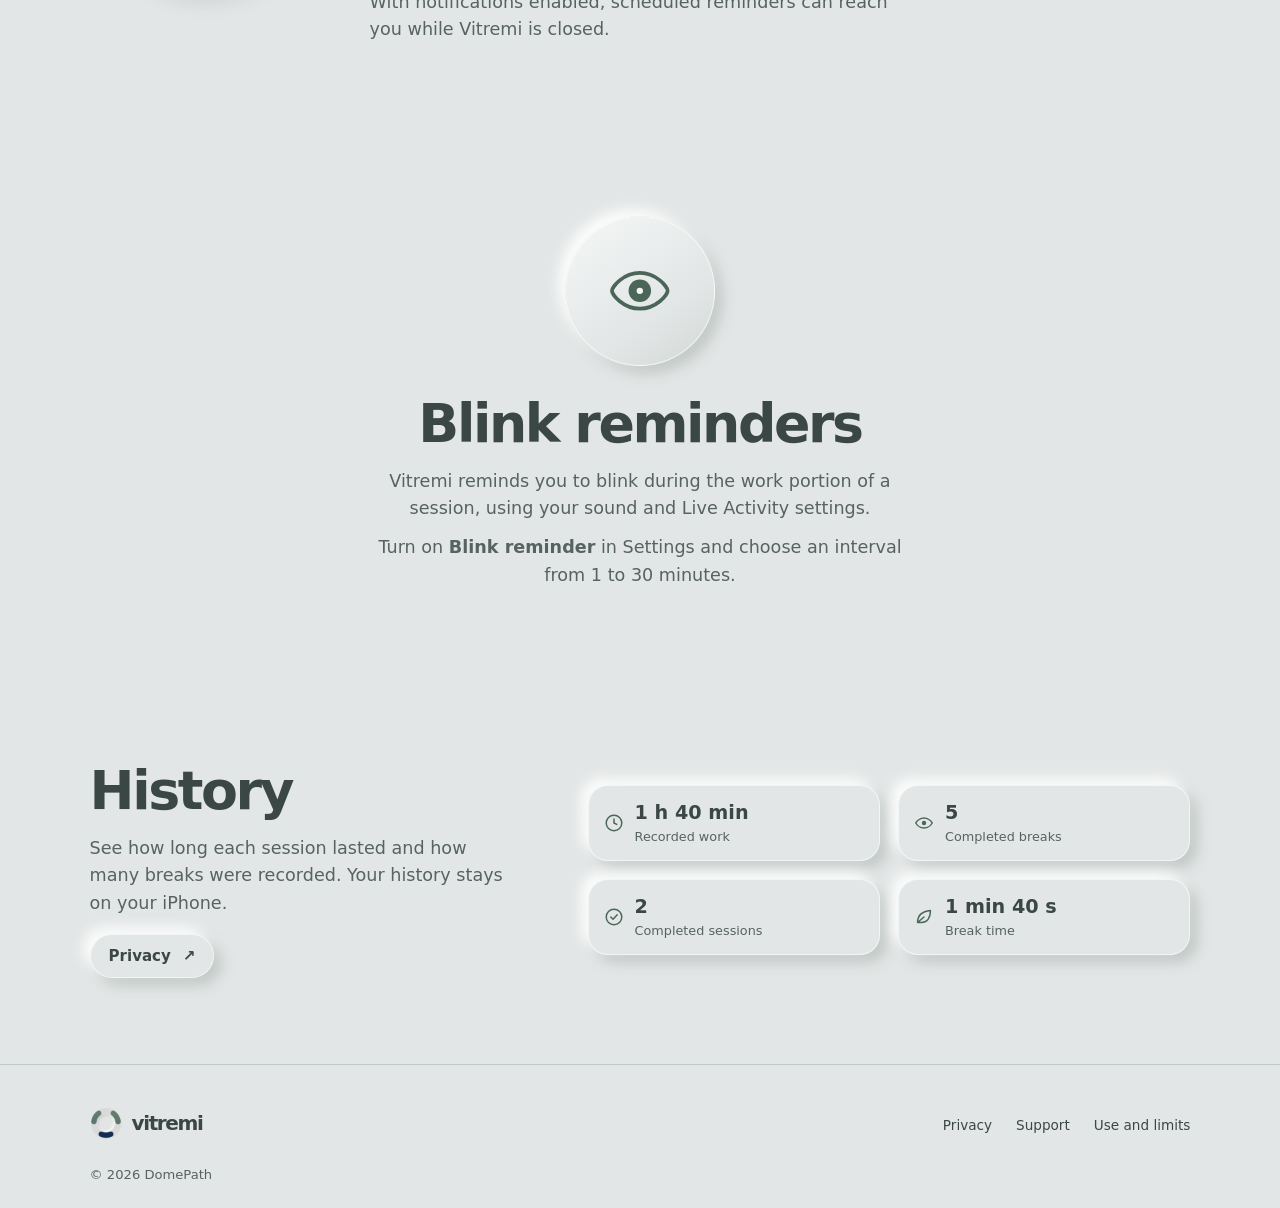
==== commit 962e266e: "Avoid a split animation boundary in the Calendar logo" ====
--- a/en/index.html
+++ b/en/index.html
@@ -7,8 +7,8 @@
   <meta name="description" content="Vitremi organizes eye breaks while you work or study at a screen. Sessions, calendar, and blink reminders for iPhone.">
   <title>Vitremi — eye breaks for iPhone</title>
   <link rel="icon" href="../assets/vitremi-icon-composer.png">
-  <link rel="stylesheet" href="../assets/style.css?v=calendar-left">
-  <link rel="stylesheet" href="../assets/calendar-motion.css">
+  <link rel="stylesheet" href="../assets/style.css?v=calendar-smooth">
+  <link rel="stylesheet" href="../assets/calendar-motion.css?v=full-turn">
   <script src="../assets/scene.js?v=calendar-relay" defer></script>
 </head>
 <body>
@@ -75,11 +75,9 @@
       </div>
       <div class="calendar-logo" aria-hidden="true">
         <img src="../assets/calendar-dial.png" alt="" width="432" height="432" loading="lazy">
-        <div class="calendar-relay">
-          <img class="calendar-arc-trailing" src="../assets/calendar-arc-trailing.png" alt="" width="432" height="432" loading="lazy">
-          <img class="calendar-arc-blue" src="../assets/calendar-arc-blue.png" alt="" width="432" height="432" loading="lazy">
-          <img class="calendar-arc-leading" src="../assets/calendar-arc-leading.png" alt="" width="432" height="432" loading="lazy">
-        </div>
+        <img class="calendar-arc calendar-arc-trailing" src="../assets/calendar-arc-trailing.png" alt="" width="432" height="432" loading="lazy">
+        <img class="calendar-arc calendar-arc-blue" src="../assets/calendar-arc-blue.png" alt="" width="432" height="432" loading="lazy">
+        <img class="calendar-arc calendar-arc-leading" src="../assets/calendar-arc-leading.png" alt="" width="432" height="432" loading="lazy">
       </div>
     </section>
     <section class="blink-section section" id="parpadeo" aria-labelledby="blink-title">
--- a/assets/style.css
+++ b/assets/style.css
@@ -201,20 +201,17 @@
   width: min(100%, 216px);
   aspect-ratio: 1;
   justify-self: center;
-  filter: drop-shadow(8px 10px 12px #3b474522);
-}
-.calendar-logo > *, .calendar-relay img { grid-area: 1 / 1; }
-.calendar-logo img { width: 100%; height: auto; }
-.calendar-relay { display: grid; animation: calendar-relay-turn 3s steps(3, end) infinite; }
-.calendar-relay img { animation: var(--arc-motion) 1s linear infinite; }
+}
+.calendar-logo > img { grid-area: 1 / 1; width: 100%; height: auto; }
+.calendar-logo > img:first-child {
+  border-radius: 50%;
+  box-shadow: 8px 10px 20px #3b474522;
+}
+.calendar-arc { animation: var(--arc-motion) 3s linear infinite paused; }
 .calendar-arc-blue { --arc-motion: calendar-arc-blue; }
 .calendar-arc-leading { --arc-motion: calendar-arc-leading; }
 .calendar-arc-trailing { --arc-motion: calendar-arc-trailing; }
-.calendar-logo :is(.calendar-relay, .calendar-relay img) { animation-play-state: paused; }
-.calendar-logo.is-visible :is(.calendar-relay, .calendar-relay img) { animation-play-state: running; }
-@keyframes calendar-relay-turn {
-  to { transform: rotate(360deg); }
-}
+.calendar-logo.is-visible .calendar-arc { animation-play-state: running; }
 .repeat-list { margin: 32px 0 0; padding: 0; list-style: none; display: grid; grid-template-columns: repeat(4, 1fr); gap: 16px; }
 .repeat-list li { padding: 18px; border-radius: 18px; font-weight: 650; box-shadow: inset 3px 3px 8px #a3ada866, inset -3px -3px 8px #ffffffbf; }
 .calendar-note { margin: 24px 0 0; }
@@ -336,7 +333,7 @@
   .history-metric svg { width: 18px; height: 18px; }
 }
 @media (prefers-reduced-motion: reduce) {
-  .calendar-logo :is(.calendar-relay, .calendar-relay img) { animation: none; }
+  .calendar-arc { animation: none; }
   .metric-digit-track { animation: none; transform: translateY(-50%); }
   html { scroll-behavior: auto; }
   * { transition: none !important; }
--- a/assets/calendar-motion.css
+++ b/assets/calendar-motion.css
@@ -1,106 +1,298 @@
-/* Sampled from VitremiIconMotion.fluidRelay. Each relay advances 120 degrees. */
+/* Full fluidRelay cycle sampled from VitremiIconMotion.swift. */
 @keyframes calendar-arc-blue {
   0.0000% { transform: rotate(0.000deg); }
-  3.1250% { transform: rotate(1.713deg); }
-  6.2500% { transform: rotate(5.535deg); }
-  9.3750% { transform: rotate(10.214deg); }
-  12.5000% { transform: rotate(16.702deg); }
-  15.6250% { transform: rotate(24.215deg); }
-  18.7500% { transform: rotate(31.782deg); }
-  21.8750% { transform: rotate(38.870deg); }
-  25.0000% { transform: rotate(46.143deg); }
-  28.1250% { transform: rotate(53.366deg); }
-  31.2500% { transform: rotate(60.220deg); }
-  34.3750% { transform: rotate(66.427deg); }
-  37.5000% { transform: rotate(72.137deg); }
-  40.6250% { transform: rotate(77.778deg); }
-  43.7500% { transform: rotate(83.741deg); }
-  46.8750% { transform: rotate(89.872deg); }
-  50.0000% { transform: rotate(95.676deg); }
-  53.1250% { transform: rotate(100.839deg); }
-  56.2500% { transform: rotate(105.766deg); }
-  59.3750% { transform: rotate(110.140deg); }
-  62.5000% { transform: rotate(113.649deg); }
-  65.6250% { transform: rotate(118.648deg); }
-  68.7500% { transform: rotate(121.860deg); }
-  71.8750% { transform: rotate(121.814deg); }
-  75.0000% { transform: rotate(120.391deg); }
-  78.1250% { transform: rotate(119.516deg); }
-  81.2500% { transform: rotate(119.957deg); }
-  84.3750% { transform: rotate(120.000deg); }
-  87.5000% { transform: rotate(120.000deg); }
-  90.6250% { transform: rotate(120.000deg); }
-  93.7500% { transform: rotate(120.000deg); }
-  96.8750% { transform: rotate(120.000deg); }
-  100.0000% { transform: rotate(120.000deg); }
+  1.0417% { transform: rotate(1.713deg); }
+  2.0833% { transform: rotate(5.535deg); }
+  3.1250% { transform: rotate(10.214deg); }
+  4.1667% { transform: rotate(16.702deg); }
+  5.2083% { transform: rotate(24.215deg); }
+  6.2500% { transform: rotate(31.782deg); }
+  7.2917% { transform: rotate(38.870deg); }
+  8.3333% { transform: rotate(46.143deg); }
+  9.3750% { transform: rotate(53.366deg); }
+  10.4167% { transform: rotate(60.220deg); }
+  11.4583% { transform: rotate(66.427deg); }
+  12.5000% { transform: rotate(72.137deg); }
+  13.5417% { transform: rotate(77.778deg); }
+  14.5833% { transform: rotate(83.741deg); }
+  15.6250% { transform: rotate(89.872deg); }
+  16.6667% { transform: rotate(95.676deg); }
+  17.7083% { transform: rotate(100.839deg); }
+  18.7500% { transform: rotate(105.766deg); }
+  19.7917% { transform: rotate(110.140deg); }
+  20.8333% { transform: rotate(113.649deg); }
+  21.8750% { transform: rotate(118.648deg); }
+  22.9167% { transform: rotate(121.860deg); }
+  23.9583% { transform: rotate(121.814deg); }
+  25.0000% { transform: rotate(120.391deg); }
+  26.0417% { transform: rotate(119.516deg); }
+  27.0833% { transform: rotate(119.957deg); }
+  28.1250% { transform: rotate(120.000deg); }
+  29.1667% { transform: rotate(120.000deg); }
+  30.2083% { transform: rotate(120.000deg); }
+  31.2500% { transform: rotate(120.000deg); }
+  32.2917% { transform: rotate(120.000deg); }
+  33.3333% { transform: rotate(120.000deg); }
+  34.3750% { transform: rotate(121.713deg); }
+  35.4167% { transform: rotate(125.535deg); }
+  36.4583% { transform: rotate(130.214deg); }
+  37.5000% { transform: rotate(136.702deg); }
+  38.5417% { transform: rotate(144.215deg); }
+  39.5833% { transform: rotate(151.782deg); }
+  40.6250% { transform: rotate(158.870deg); }
+  41.6667% { transform: rotate(166.143deg); }
+  42.7083% { transform: rotate(173.366deg); }
+  43.7500% { transform: rotate(180.220deg); }
+  44.7917% { transform: rotate(186.427deg); }
+  45.8333% { transform: rotate(192.137deg); }
+  46.8750% { transform: rotate(197.778deg); }
+  47.9167% { transform: rotate(203.741deg); }
+  48.9583% { transform: rotate(209.872deg); }
+  50.0000% { transform: rotate(215.676deg); }
+  51.0417% { transform: rotate(220.839deg); }
+  52.0833% { transform: rotate(225.766deg); }
+  53.1250% { transform: rotate(230.140deg); }
+  54.1667% { transform: rotate(233.649deg); }
+  55.2083% { transform: rotate(238.648deg); }
+  56.2500% { transform: rotate(241.860deg); }
+  57.2917% { transform: rotate(241.814deg); }
+  58.3333% { transform: rotate(240.391deg); }
+  59.3750% { transform: rotate(239.516deg); }
+  60.4167% { transform: rotate(239.957deg); }
+  61.4583% { transform: rotate(240.000deg); }
+  62.5000% { transform: rotate(240.000deg); }
+  63.5417% { transform: rotate(240.000deg); }
+  64.5833% { transform: rotate(240.000deg); }
+  65.6250% { transform: rotate(240.000deg); }
+  66.6667% { transform: rotate(240.000deg); }
+  67.7083% { transform: rotate(241.713deg); }
+  68.7500% { transform: rotate(245.535deg); }
+  69.7917% { transform: rotate(250.214deg); }
+  70.8333% { transform: rotate(256.702deg); }
+  71.8750% { transform: rotate(264.215deg); }
+  72.9167% { transform: rotate(271.782deg); }
+  73.9583% { transform: rotate(278.870deg); }
+  75.0000% { transform: rotate(286.143deg); }
+  76.0417% { transform: rotate(293.366deg); }
+  77.0833% { transform: rotate(300.220deg); }
+  78.1250% { transform: rotate(306.427deg); }
+  79.1667% { transform: rotate(312.137deg); }
+  80.2083% { transform: rotate(317.778deg); }
+  81.2500% { transform: rotate(323.741deg); }
+  82.2917% { transform: rotate(329.872deg); }
+  83.3333% { transform: rotate(335.676deg); }
+  84.3750% { transform: rotate(340.839deg); }
+  85.4167% { transform: rotate(345.766deg); }
+  86.4583% { transform: rotate(350.140deg); }
+  87.5000% { transform: rotate(353.649deg); }
+  88.5417% { transform: rotate(358.648deg); }
+  89.5833% { transform: rotate(361.860deg); }
+  90.6250% { transform: rotate(361.814deg); }
+  91.6667% { transform: rotate(360.391deg); }
+  92.7083% { transform: rotate(359.516deg); }
+  93.7500% { transform: rotate(359.957deg); }
+  94.7917% { transform: rotate(360.000deg); }
+  95.8333% { transform: rotate(360.000deg); }
+  96.8750% { transform: rotate(360.000deg); }
+  97.9167% { transform: rotate(360.000deg); }
+  98.9583% { transform: rotate(360.000deg); }
+  100.0000% { transform: rotate(360.000deg); }
 }
 @keyframes calendar-arc-leading {
   0.0000% { transform: rotate(0.000deg); }
+  1.0417% { transform: rotate(0.000deg); }
+  2.0833% { transform: rotate(0.000deg); }
   3.1250% { transform: rotate(0.000deg); }
+  4.1667% { transform: rotate(0.000deg); }
+  5.2083% { transform: rotate(0.000deg); }
   6.2500% { transform: rotate(0.000deg); }
-  9.3750% { transform: rotate(0.000deg); }
-  12.5000% { transform: rotate(0.000deg); }
-  15.6250% { transform: rotate(0.000deg); }
-  18.7500% { transform: rotate(0.000deg); }
-  21.8750% { transform: rotate(1.470deg); }
-  25.0000% { transform: rotate(7.641deg); }
-  28.1250% { transform: rotate(16.319deg); }
-  31.2500% { transform: rotate(24.964deg); }
-  34.3750% { transform: rotate(32.159deg); }
-  37.5000% { transform: rotate(39.429deg); }
-  40.6250% { transform: rotate(46.550deg); }
-  43.7500% { transform: rotate(53.291deg); }
-  46.8750% { transform: rotate(59.808deg); }
-  50.0000% { transform: rotate(66.200deg); }
-  53.1250% { transform: rotate(72.537deg); }
-  56.2500% { transform: rotate(78.774deg); }
-  59.3750% { transform: rotate(84.955deg); }
-  62.5000% { transform: rotate(91.161deg); }
-  65.6250% { transform: rotate(98.013deg); }
-  68.7500% { transform: rotate(104.601deg); }
-  71.8750% { transform: rotate(109.369deg); }
-  75.0000% { transform: rotate(113.030deg); }
-  78.1250% { transform: rotate(118.049deg); }
-  81.2500% { transform: rotate(121.729deg); }
-  84.3750% { transform: rotate(122.027deg); }
-  87.5000% { transform: rotate(120.618deg); }
-  90.6250% { transform: rotate(119.532deg); }
-  93.7500% { transform: rotate(119.843deg); }
-  96.8750% { transform: rotate(120.000deg); }
-  100.0000% { transform: rotate(120.000deg); }
+  7.2917% { transform: rotate(1.470deg); }
+  8.3333% { transform: rotate(7.641deg); }
+  9.3750% { transform: rotate(16.319deg); }
+  10.4167% { transform: rotate(24.964deg); }
+  11.4583% { transform: rotate(32.159deg); }
+  12.5000% { transform: rotate(39.429deg); }
+  13.5417% { transform: rotate(46.550deg); }
+  14.5833% { transform: rotate(53.291deg); }
+  15.6250% { transform: rotate(59.808deg); }
+  16.6667% { transform: rotate(66.200deg); }
+  17.7083% { transform: rotate(72.537deg); }
+  18.7500% { transform: rotate(78.774deg); }
+  19.7917% { transform: rotate(84.955deg); }
+  20.8333% { transform: rotate(91.161deg); }
+  21.8750% { transform: rotate(98.013deg); }
+  22.9167% { transform: rotate(104.601deg); }
+  23.9583% { transform: rotate(109.369deg); }
+  25.0000% { transform: rotate(113.030deg); }
+  26.0417% { transform: rotate(118.049deg); }
+  27.0833% { transform: rotate(121.729deg); }
+  28.1250% { transform: rotate(122.027deg); }
+  29.1667% { transform: rotate(120.618deg); }
+  30.2083% { transform: rotate(119.532deg); }
+  31.2500% { transform: rotate(119.843deg); }
+  32.2917% { transform: rotate(120.000deg); }
+  33.3333% { transform: rotate(120.000deg); }
+  34.3750% { transform: rotate(120.000deg); }
+  35.4167% { transform: rotate(120.000deg); }
+  36.4583% { transform: rotate(120.000deg); }
+  37.5000% { transform: rotate(120.000deg); }
+  38.5417% { transform: rotate(120.000deg); }
+  39.5833% { transform: rotate(120.000deg); }
+  40.6250% { transform: rotate(121.470deg); }
+  41.6667% { transform: rotate(127.641deg); }
+  42.7083% { transform: rotate(136.319deg); }
+  43.7500% { transform: rotate(144.964deg); }
+  44.7917% { transform: rotate(152.159deg); }
+  45.8333% { transform: rotate(159.429deg); }
+  46.8750% { transform: rotate(166.550deg); }
+  47.9167% { transform: rotate(173.291deg); }
+  48.9583% { transform: rotate(179.808deg); }
+  50.0000% { transform: rotate(186.200deg); }
+  51.0417% { transform: rotate(192.537deg); }
+  52.0833% { transform: rotate(198.774deg); }
+  53.1250% { transform: rotate(204.955deg); }
+  54.1667% { transform: rotate(211.161deg); }
+  55.2083% { transform: rotate(218.013deg); }
+  56.2500% { transform: rotate(224.601deg); }
+  57.2917% { transform: rotate(229.369deg); }
+  58.3333% { transform: rotate(233.030deg); }
+  59.3750% { transform: rotate(238.049deg); }
+  60.4167% { transform: rotate(241.729deg); }
+  61.4583% { transform: rotate(242.027deg); }
+  62.5000% { transform: rotate(240.618deg); }
+  63.5417% { transform: rotate(239.532deg); }
+  64.5833% { transform: rotate(239.843deg); }
+  65.6250% { transform: rotate(240.000deg); }
+  66.6667% { transform: rotate(240.000deg); }
+  67.7083% { transform: rotate(240.000deg); }
+  68.7500% { transform: rotate(240.000deg); }
+  69.7917% { transform: rotate(240.000deg); }
+  70.8333% { transform: rotate(240.000deg); }
+  71.8750% { transform: rotate(240.000deg); }
+  72.9167% { transform: rotate(240.000deg); }
+  73.9583% { transform: rotate(241.470deg); }
+  75.0000% { transform: rotate(247.641deg); }
+  76.0417% { transform: rotate(256.319deg); }
+  77.0833% { transform: rotate(264.964deg); }
+  78.1250% { transform: rotate(272.159deg); }
+  79.1667% { transform: rotate(279.429deg); }
+  80.2083% { transform: rotate(286.550deg); }
+  81.2500% { transform: rotate(293.291deg); }
+  82.2917% { transform: rotate(299.808deg); }
+  83.3333% { transform: rotate(306.200deg); }
+  84.3750% { transform: rotate(312.537deg); }
+  85.4167% { transform: rotate(318.774deg); }
+  86.4583% { transform: rotate(324.955deg); }
+  87.5000% { transform: rotate(331.161deg); }
+  88.5417% { transform: rotate(338.013deg); }
+  89.5833% { transform: rotate(344.601deg); }
+  90.6250% { transform: rotate(349.369deg); }
+  91.6667% { transform: rotate(353.030deg); }
+  92.7083% { transform: rotate(358.049deg); }
+  93.7500% { transform: rotate(361.729deg); }
+  94.7917% { transform: rotate(362.027deg); }
+  95.8333% { transform: rotate(360.618deg); }
+  96.8750% { transform: rotate(359.532deg); }
+  97.9167% { transform: rotate(359.843deg); }
+  98.9583% { transform: rotate(360.000deg); }
+  100.0000% { transform: rotate(360.000deg); }
 }
 @keyframes calendar-arc-trailing {
   0.0000% { transform: rotate(0.000deg); }
+  1.0417% { transform: rotate(0.000deg); }
+  2.0833% { transform: rotate(0.000deg); }
   3.1250% { transform: rotate(0.000deg); }
+  4.1667% { transform: rotate(0.000deg); }
+  5.2083% { transform: rotate(0.000deg); }
   6.2500% { transform: rotate(0.000deg); }
+  7.2917% { transform: rotate(0.000deg); }
+  8.3333% { transform: rotate(0.000deg); }
   9.3750% { transform: rotate(0.000deg); }
-  12.5000% { transform: rotate(0.000deg); }
-  15.6250% { transform: rotate(0.000deg); }
-  18.7500% { transform: rotate(0.000deg); }
-  21.8750% { transform: rotate(0.000deg); }
-  25.0000% { transform: rotate(0.000deg); }
-  28.1250% { transform: rotate(0.000deg); }
-  31.2500% { transform: rotate(0.000deg); }
-  34.3750% { transform: rotate(1.597deg); }
-  37.5000% { transform: rotate(7.450deg); }
-  40.6250% { transform: rotate(14.621deg); }
-  43.7500% { transform: rotate(21.373deg); }
-  46.8750% { transform: rotate(28.962deg); }
-  50.0000% { transform: rotate(36.722deg); }
-  53.1250% { transform: rotate(44.015deg); }
-  56.2500% { transform: rotate(51.033deg); }
-  59.3750% { transform: rotate(58.068deg); }
-  62.5000% { transform: rotate(65.378deg); }
-  65.6250% { transform: rotate(73.239deg); }
-  68.7500% { transform: rotate(81.230deg); }
-  71.8750% { transform: rotate(88.726deg); }
-  75.0000% { transform: rotate(96.420deg); }
-  78.1250% { transform: rotate(104.218deg); }
-  81.2500% { transform: rotate(110.977deg); }
-  84.3750% { transform: rotate(116.897deg); }
-  87.5000% { transform: rotate(121.766deg); }
-  90.6250% { transform: rotate(121.980deg); }
-  93.7500% { transform: rotate(120.211deg); }
-  96.8750% { transform: rotate(119.447deg); }
-  100.0000% { transform: rotate(120.000deg); }
+  10.4167% { transform: rotate(0.000deg); }
+  11.4583% { transform: rotate(1.597deg); }
+  12.5000% { transform: rotate(7.450deg); }
+  13.5417% { transform: rotate(14.621deg); }
+  14.5833% { transform: rotate(21.373deg); }
+  15.6250% { transform: rotate(28.962deg); }
+  16.6667% { transform: rotate(36.722deg); }
+  17.7083% { transform: rotate(44.015deg); }
+  18.7500% { transform: rotate(51.033deg); }
+  19.7917% { transform: rotate(58.068deg); }
+  20.8333% { transform: rotate(65.378deg); }
+  21.8750% { transform: rotate(73.239deg); }
+  22.9167% { transform: rotate(81.230deg); }
+  23.9583% { transform: rotate(88.726deg); }
+  25.0000% { transform: rotate(96.420deg); }
+  26.0417% { transform: rotate(104.218deg); }
+  27.0833% { transform: rotate(110.977deg); }
+  28.1250% { transform: rotate(116.897deg); }
+  29.1667% { transform: rotate(121.766deg); }
+  30.2083% { transform: rotate(121.980deg); }
+  31.2500% { transform: rotate(120.211deg); }
+  32.2917% { transform: rotate(119.447deg); }
+  33.3333% { transform: rotate(120.000deg); }
+  34.3750% { transform: rotate(120.000deg); }
+  35.4167% { transform: rotate(120.000deg); }
+  36.4583% { transform: rotate(120.000deg); }
+  37.5000% { transform: rotate(120.000deg); }
+  38.5417% { transform: rotate(120.000deg); }
+  39.5833% { transform: rotate(120.000deg); }
+  40.6250% { transform: rotate(120.000deg); }
+  41.6667% { transform: rotate(120.000deg); }
+  42.7083% { transform: rotate(120.000deg); }
+  43.7500% { transform: rotate(120.000deg); }
+  44.7917% { transform: rotate(121.597deg); }
+  45.8333% { transform: rotate(127.450deg); }
+  46.8750% { transform: rotate(134.621deg); }
+  47.9167% { transform: rotate(141.373deg); }
+  48.9583% { transform: rotate(148.962deg); }
+  50.0000% { transform: rotate(156.722deg); }
+  51.0417% { transform: rotate(164.015deg); }
+  52.0833% { transform: rotate(171.033deg); }
+  53.1250% { transform: rotate(178.068deg); }
+  54.1667% { transform: rotate(185.378deg); }
+  55.2083% { transform: rotate(193.239deg); }
+  56.2500% { transform: rotate(201.230deg); }
+  57.2917% { transform: rotate(208.726deg); }
+  58.3333% { transform: rotate(216.420deg); }
+  59.3750% { transform: rotate(224.218deg); }
+  60.4167% { transform: rotate(230.977deg); }
+  61.4583% { transform: rotate(236.897deg); }
+  62.5000% { transform: rotate(241.766deg); }
+  63.5417% { transform: rotate(241.980deg); }
+  64.5833% { transform: rotate(240.211deg); }
+  65.6250% { transform: rotate(239.447deg); }
+  66.6667% { transform: rotate(240.000deg); }
+  67.7083% { transform: rotate(240.000deg); }
+  68.7500% { transform: rotate(240.000deg); }
+  69.7917% { transform: rotate(240.000deg); }
+  70.8333% { transform: rotate(240.000deg); }
+  71.8750% { transform: rotate(240.000deg); }
+  72.9167% { transform: rotate(240.000deg); }
+  73.9583% { transform: rotate(240.000deg); }
+  75.0000% { transform: rotate(240.000deg); }
+  76.0417% { transform: rotate(240.000deg); }
+  77.0833% { transform: rotate(240.000deg); }
+  78.1250% { transform: rotate(241.597deg); }
+  79.1667% { transform: rotate(247.450deg); }
+  80.2083% { transform: rotate(254.621deg); }
+  81.2500% { transform: rotate(261.373deg); }
+  82.2917% { transform: rotate(268.962deg); }
+  83.3333% { transform: rotate(276.722deg); }
+  84.3750% { transform: rotate(284.015deg); }
+  85.4167% { transform: rotate(291.033deg); }
+  86.4583% { transform: rotate(298.068deg); }
+  87.5000% { transform: rotate(305.378deg); }
+  88.5417% { transform: rotate(313.239deg); }
+  89.5833% { transform: rotate(321.230deg); }
+  90.6250% { transform: rotate(328.726deg); }
+  91.6667% { transform: rotate(336.420deg); }
+  92.7083% { transform: rotate(344.218deg); }
+  93.7500% { transform: rotate(350.977deg); }
+  94.7917% { transform: rotate(356.897deg); }
+  95.8333% { transform: rotate(361.766deg); }
+  96.8750% { transform: rotate(361.980deg); }
+  97.9167% { transform: rotate(360.211deg); }
+  98.9583% { transform: rotate(359.447deg); }
+  100.0000% { transform: rotate(360.000deg); }
 }
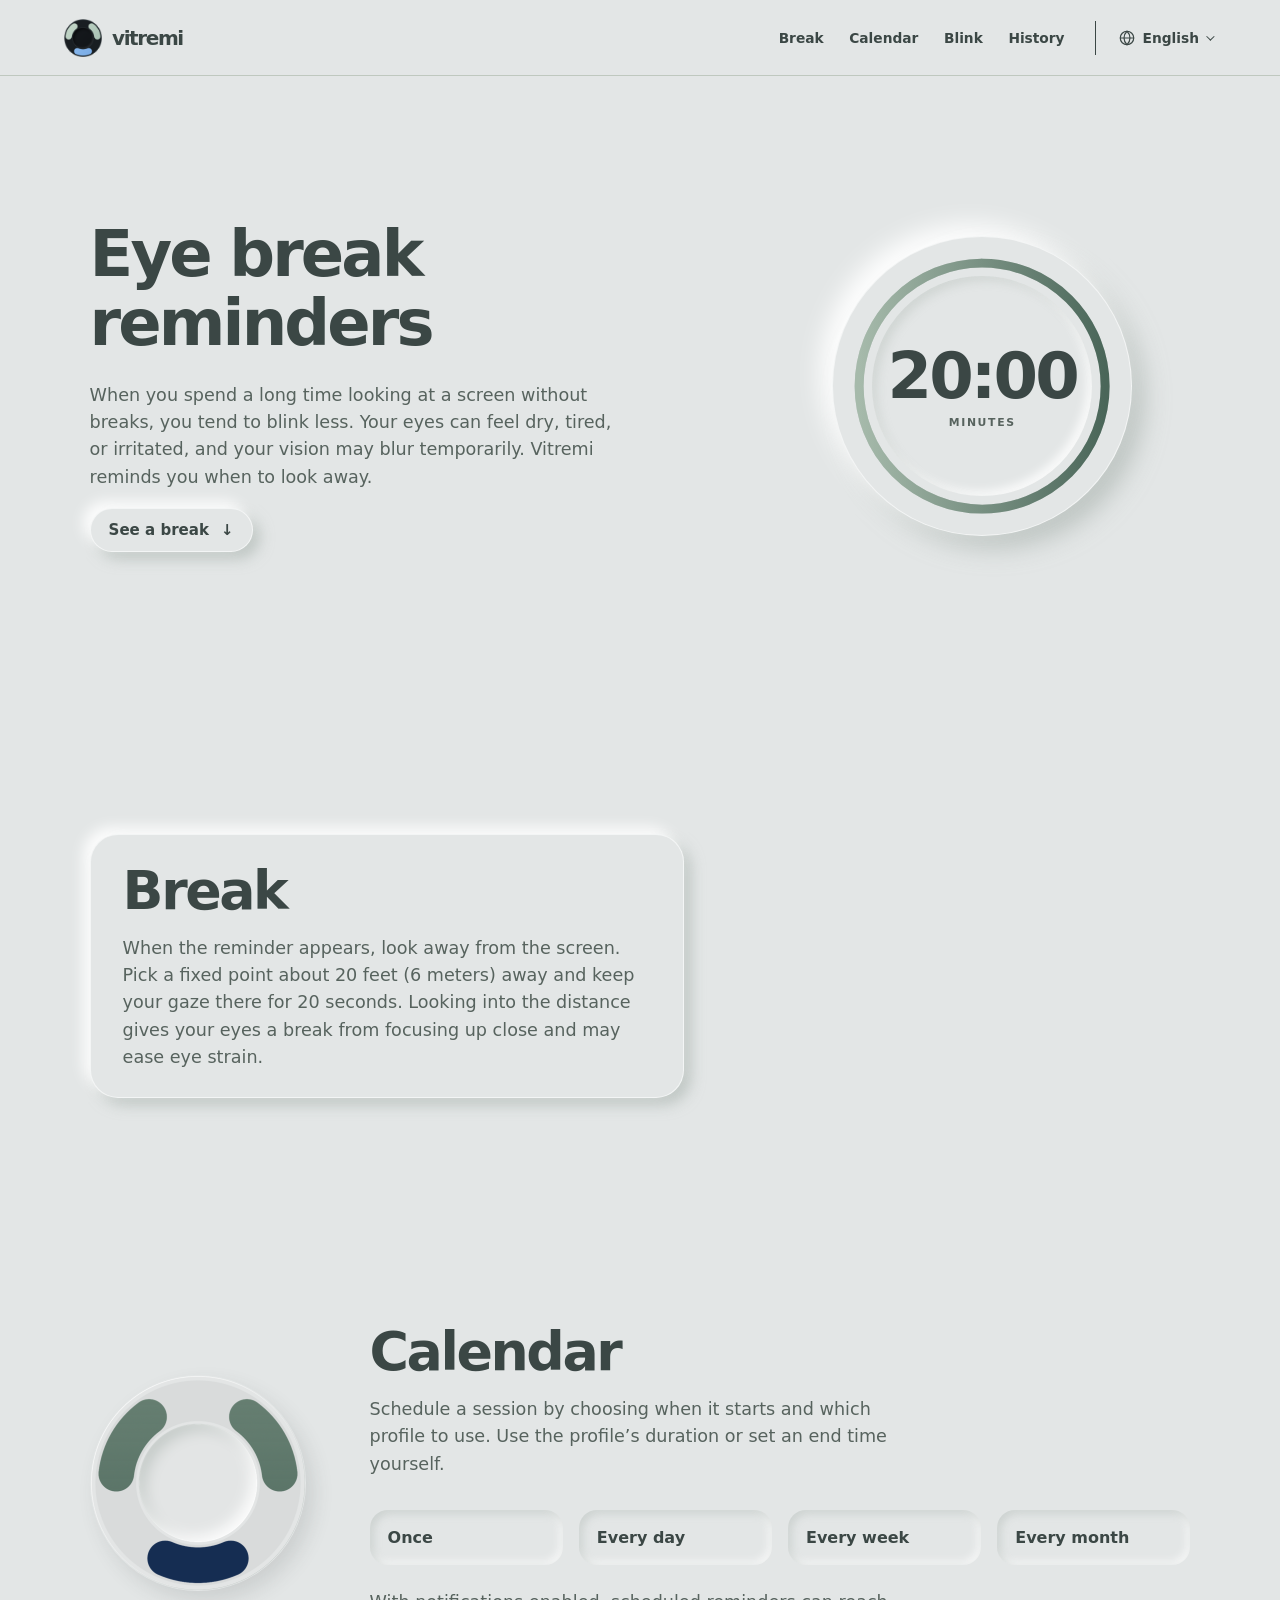
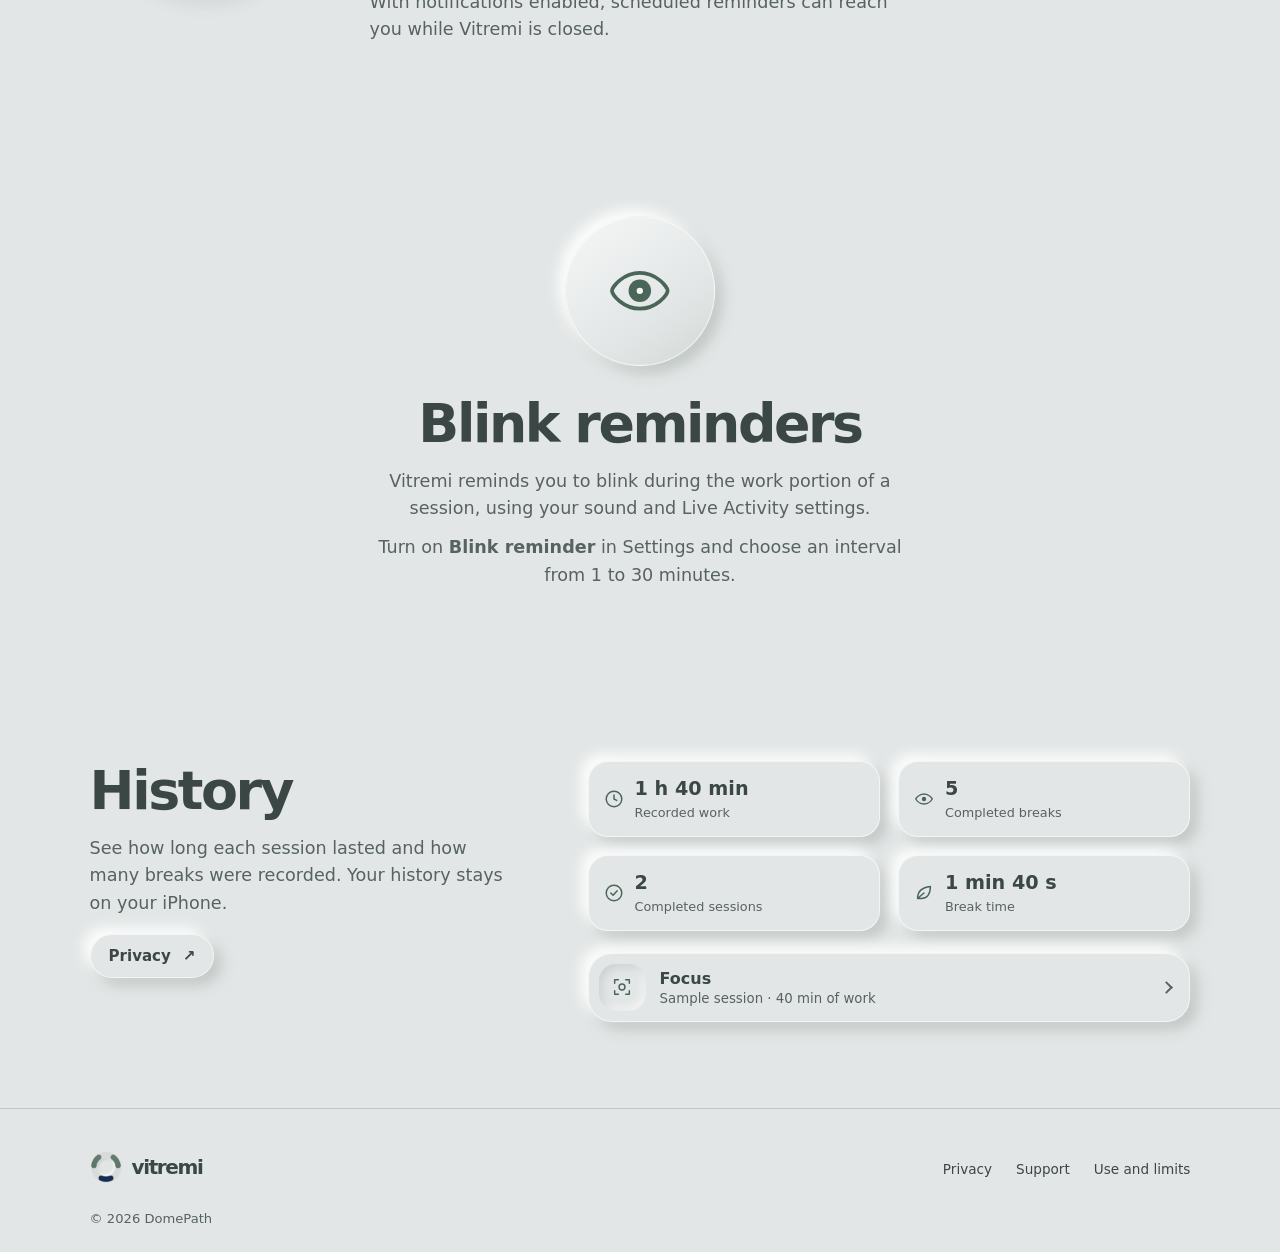
==== commit 0c23cabb: "Add an expandable Focus session to History" ====
--- a/en/index.html
+++ b/en/index.html
@@ -7,7 +7,7 @@
   <meta name="description" content="Vitremi organizes eye breaks while you work or study at a screen. Sessions, calendar, and blink reminders for iPhone.">
   <title>Vitremi — eye breaks for iPhone</title>
   <link rel="icon" href="../assets/vitremi-icon-composer.png">
-  <link rel="stylesheet" href="../assets/style.css?v=calendar-smooth">
+  <link rel="stylesheet" href="../assets/style.css?v=history-session">
   <link rel="stylesheet" href="../assets/calendar-motion.css?v=full-turn">
   <script src="../assets/scene.js?v=calendar-relay" defer></script>
 </head>
@@ -102,28 +102,47 @@
         <p>See how long each session lasted and how many breaks were recorded. Your history stays on your iPhone.</p>
         <a class="inline-link" href="privacy.html">Privacy <span aria-hidden="true">↗</span></a>
       </div>
-      <dl class="history-metrics">
-        <div class="history-metric">
-          <svg viewBox="0 0 24 24" width="22" height="22" fill="none" stroke="currentColor" stroke-width="1.6" stroke-linecap="round" stroke-linejoin="round" aria-hidden="true"><circle cx="12" cy="12" r="8.5"/><path d="M12 7.5V12l3 1.5"/></svg>
-          <dt>Recorded work</dt>
-          <dd class="metric-value"><span aria-hidden="true">1 h 40 min</span><span class="sr-only">1 h 40 min</span></dd>
-        </div>
-        <div class="history-metric">
-          <svg viewBox="0 0 24 24" width="22" height="22" fill="none" stroke="currentColor" stroke-width="1.6" stroke-linecap="round" stroke-linejoin="round" aria-hidden="true"><path d="M3 12s3-5.5 9-5.5 9 5.5 9 5.5-3 5.5-9 5.5S3 12 3 12Z"/><circle cx="12" cy="12" r="2.4" fill="currentColor" stroke="none"/></svg>
-          <dt>Completed breaks</dt>
-          <dd class="metric-value"><span aria-hidden="true">5</span><span class="sr-only">5</span></dd>
-        </div>
-        <div class="history-metric">
-          <svg viewBox="0 0 24 24" width="22" height="22" fill="none" stroke="currentColor" stroke-width="1.6" stroke-linecap="round" stroke-linejoin="round" aria-hidden="true"><circle cx="12" cy="12" r="8.5"/><path d="m8.5 12 2.5 2.5 4.5-5"/></svg>
-          <dt>Completed sessions</dt>
-          <dd class="metric-value"><span aria-hidden="true">2</span><span class="sr-only">2</span></dd>
-        </div>
-        <div class="history-metric">
-          <svg viewBox="0 0 24 24" width="22" height="22" fill="none" stroke="currentColor" stroke-width="1.6" stroke-linecap="round" stroke-linejoin="round" aria-hidden="true"><path d="M5 18c0-7 4.5-12 14-13 0 8.5-4 13-10 13H5Zm0 0 7-6"/></svg>
-          <dt>Break time</dt>
-          <dd class="metric-value"><span aria-hidden="true">1 min 40 s</span><span class="sr-only">1 min 40 s</span></dd>
-        </div>
-      </dl>
+      <div class="history-results">
+        <dl class="history-metrics">
+          <div class="history-metric">
+            <svg viewBox="0 0 24 24" width="22" height="22" fill="none" stroke="currentColor" stroke-width="1.6" stroke-linecap="round" stroke-linejoin="round" aria-hidden="true"><circle cx="12" cy="12" r="8.5"/><path d="M12 7.5V12l3 1.5"/></svg>
+            <dt>Recorded work</dt>
+            <dd class="metric-value"><span aria-hidden="true">1 h 40 min</span><span class="sr-only">1 h 40 min</span></dd>
+          </div>
+          <div class="history-metric">
+            <svg viewBox="0 0 24 24" width="22" height="22" fill="none" stroke="currentColor" stroke-width="1.6" stroke-linecap="round" stroke-linejoin="round" aria-hidden="true"><path d="M3 12s3-5.5 9-5.5 9 5.5 9 5.5-3 5.5-9 5.5S3 12 3 12Z"/><circle cx="12" cy="12" r="2.4" fill="currentColor" stroke="none"/></svg>
+            <dt>Completed breaks</dt>
+            <dd class="metric-value"><span aria-hidden="true">5</span><span class="sr-only">5</span></dd>
+          </div>
+          <div class="history-metric">
+            <svg viewBox="0 0 24 24" width="22" height="22" fill="none" stroke="currentColor" stroke-width="1.6" stroke-linecap="round" stroke-linejoin="round" aria-hidden="true"><circle cx="12" cy="12" r="8.5"/><path d="m8.5 12 2.5 2.5 4.5-5"/></svg>
+            <dt>Completed sessions</dt>
+            <dd class="metric-value"><span aria-hidden="true">2</span><span class="sr-only">2</span></dd>
+          </div>
+          <div class="history-metric">
+            <svg viewBox="0 0 24 24" width="22" height="22" fill="none" stroke="currentColor" stroke-width="1.6" stroke-linecap="round" stroke-linejoin="round" aria-hidden="true"><path d="M5 18c0-7 4.5-12 14-13 0 8.5-4 13-10 13H5Zm0 0 7-6"/></svg>
+            <dt>Break time</dt>
+            <dd class="metric-value"><span aria-hidden="true">1 min 40 s</span><span class="sr-only">1 min 40 s</span></dd>
+          </div>
+        </dl>
+        <details class="history-session">
+          <summary>
+            <span class="history-session-icon" aria-hidden="true">
+              <svg viewBox="0 0 24 24" width="22" height="22" fill="none" stroke="currentColor" stroke-width="1.6" stroke-linecap="round" stroke-linejoin="round"><path d="M8 4H4v4m12-4h4v4M4 16v4h4m12-4v4h-4"/><circle cx="12" cy="12" r="3.2"/></svg>
+            </span>
+            <span class="history-session-name"><strong>Focus</strong><small>Sample session · 40 min of work</small></span>
+          </summary>
+          <div class="history-session-detail">
+            <p>40 min 40 s total · 2 completed breaks</p>
+            <ol class="session-timeline" role="list" aria-label="Session sequence">
+              <li><strong>20 min</strong><small>Work</small></li>
+              <li class="session-timeline-break"><strong>20 s</strong><small>Break</small></li>
+              <li><strong>20 min</strong><small>Work</small></li>
+              <li class="session-timeline-break"><strong>20 s</strong><small>Break</small></li>
+            </ol>
+          </div>
+        </details>
+      </div>
     </section>
   </main>
   <footer class="site-footer"><div class="footer-brand"><a class="brand" href="#inicio"><span class="brand-mark"><img src="../assets/vitremi-icon-composer.png" width="32" height="32" alt=""><img class="brand-mark-night" src="../assets/vitremi-icon-composer-night.png" width="32" height="32" alt=""></span><span>vitremi</span></a></div><div class="footer-links"><a href="privacy.html">Privacy</a><a href="support.html">Support</a><a href="usage.html">Use and limits</a></div><small>© 2026 DomePath</small></footer>
--- a/assets/style.css
+++ b/assets/style.css
@@ -247,9 +247,10 @@
 .history-section {
   display: grid;
   grid-template-columns: minmax(0, .7fr) minmax(0, 1fr);
-  align-items: center;
+  align-items: start;
   gap: clamp(30px, 6vw, 76px);
 }
+.history-results { min-width: 0; display: grid; gap: 22px; }
 .history-metrics { display: grid; grid-template-columns: repeat(2, minmax(0, 1fr)); gap: 18px; margin: 0; }
 .history-metric {
   display: grid;
@@ -285,7 +286,67 @@
 @keyframes metric-roll-up {
   to { transform: translateY(-50%); }
 }
-.is-break .history-metric { box-shadow: 0 12px 32px #09132b55; }
+.history-session {
+  border: 1px solid #ffffff99;
+  border-radius: 24px;
+  background: var(--paper);
+  color: var(--ink);
+  box-shadow: var(--soft-shadow);
+}
+.history-session summary {
+  display: grid;
+  grid-template-columns: auto minmax(0, 1fr) auto;
+  align-items: center;
+  gap: 14px;
+  padding: 10px 18px 10px 10px;
+  border-radius: inherit;
+  list-style: none;
+  cursor: pointer;
+}
+.history-session summary::-webkit-details-marker { display: none; }
+.history-session summary:hover { background: #ffffff38; }
+.history-session summary::after {
+  content: "";
+  width: 7px;
+  height: 7px;
+  border: solid var(--muted);
+  border-width: 0 2px 2px 0;
+  transform: rotate(-45deg);
+  transition: transform .2s ease;
+}
+.history-session[open] summary::after { transform: rotate(45deg); }
+.history-session-icon {
+  display: grid;
+  place-items: center;
+  width: 47px;
+  height: 47px;
+  border-radius: 17px;
+  color: var(--green);
+  box-shadow: inset 3px 3px 8px #a3ada866, inset -3px -3px 8px #ffffffbf;
+}
+.history-session-name strong, .history-session-name small,
+.session-timeline strong, .session-timeline small { display: block; }
+.history-session-name small, .session-timeline small { margin-top: 3px; color: var(--muted); }
+.history-session-detail { padding: 8px 18px 18px; }
+.history-session-detail p { margin: 0 0 12px; color: var(--muted); font-size: .85rem; }
+.session-timeline {
+  display: grid;
+  grid-template-columns: repeat(4, minmax(0, 1fr));
+  gap: 6px;
+  margin: 0;
+  padding: 0;
+  list-style: none;
+}
+.session-timeline li {
+  padding: 8px 4px;
+  border-radius: 10px;
+  background: #a6baab55;
+  text-align: center;
+  font-size: .83rem;
+}
+.session-timeline .session-timeline-break { background: #213b6319; }
+.session-timeline-break strong { color: var(--blue); }
+.is-break :is(.history-metric, .history-session) { box-shadow: 0 12px 32px #09132b55; }
 .site-footer { padding: 42px clamp(24px, 7vw, 112px) 26px; background: var(--paper); border-top: 1px solid var(--line); display: grid; grid-template-columns: 1fr auto; gap: 24px; }
 .footer-brand p, .site-footer small { color: var(--muted); font-size: .82rem; }
 .footer-links { display: flex; gap: 24px; align-items: center; font-size: .85rem; }
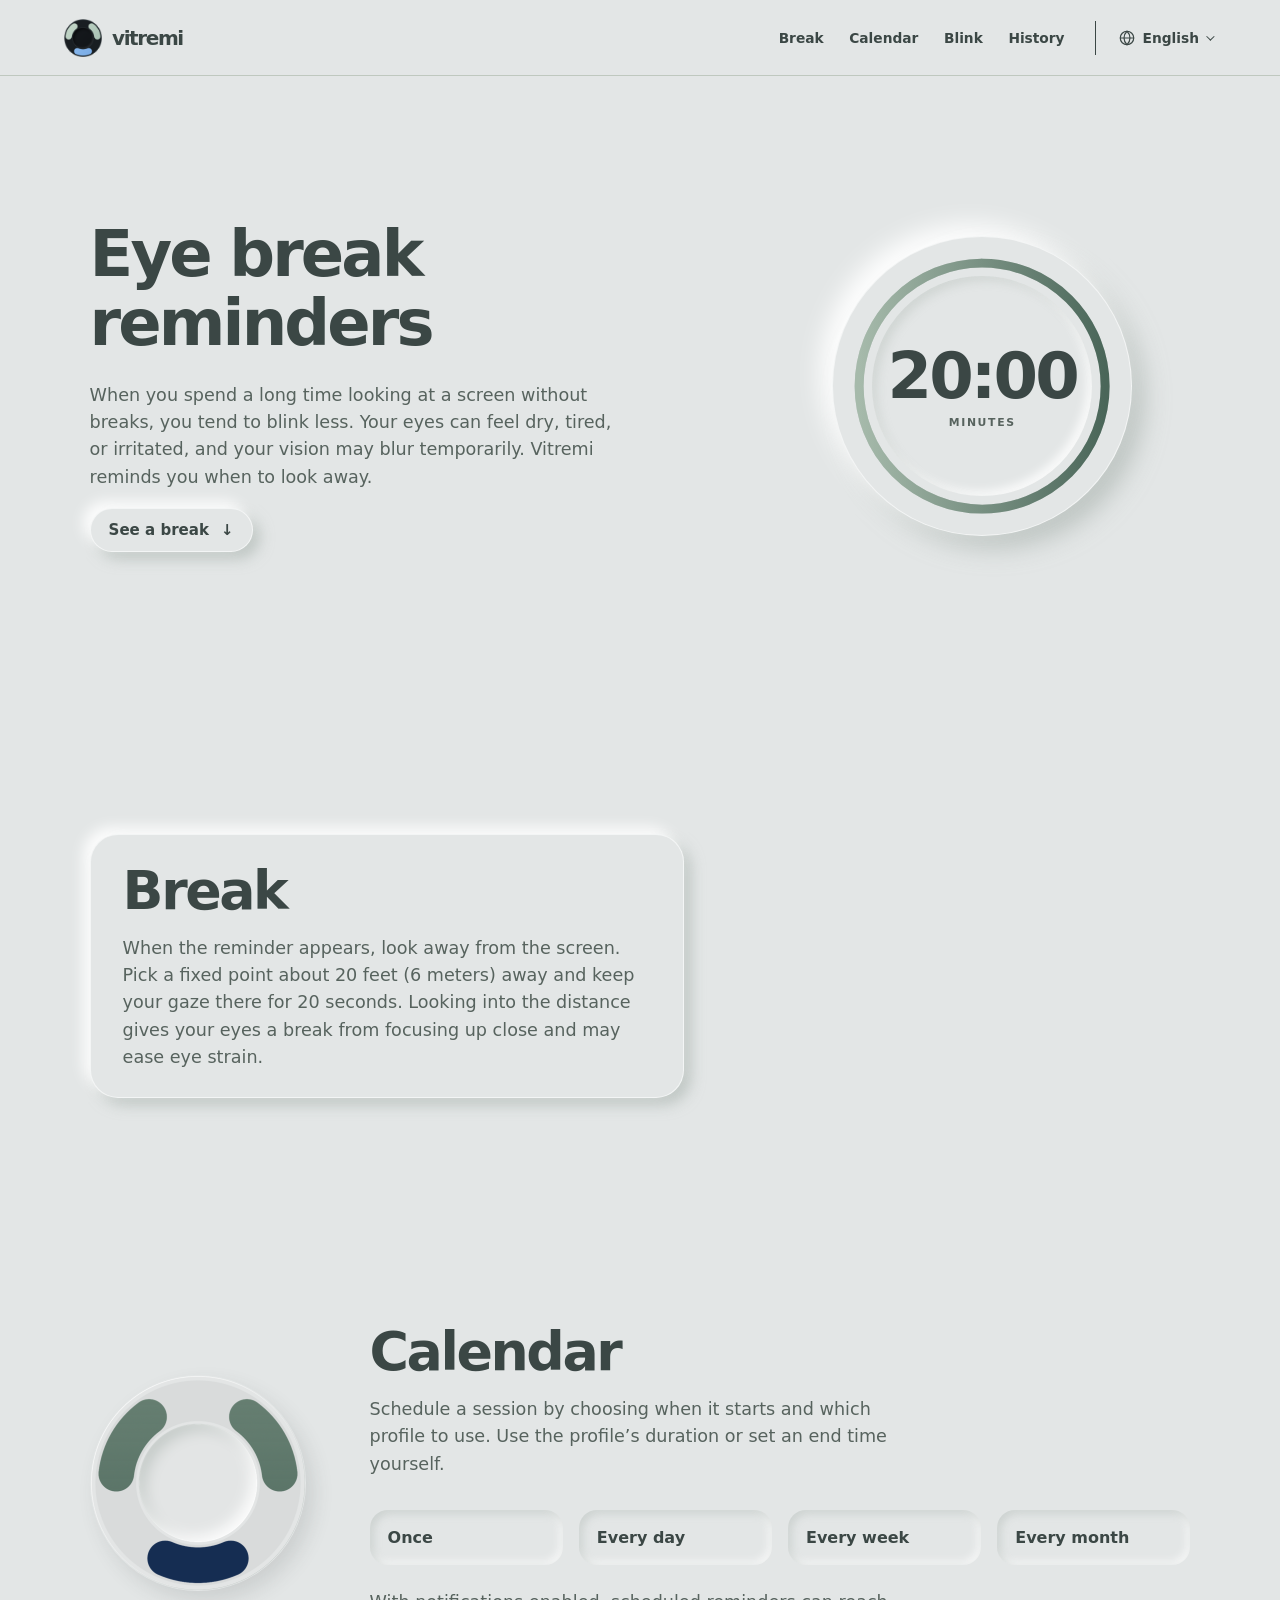
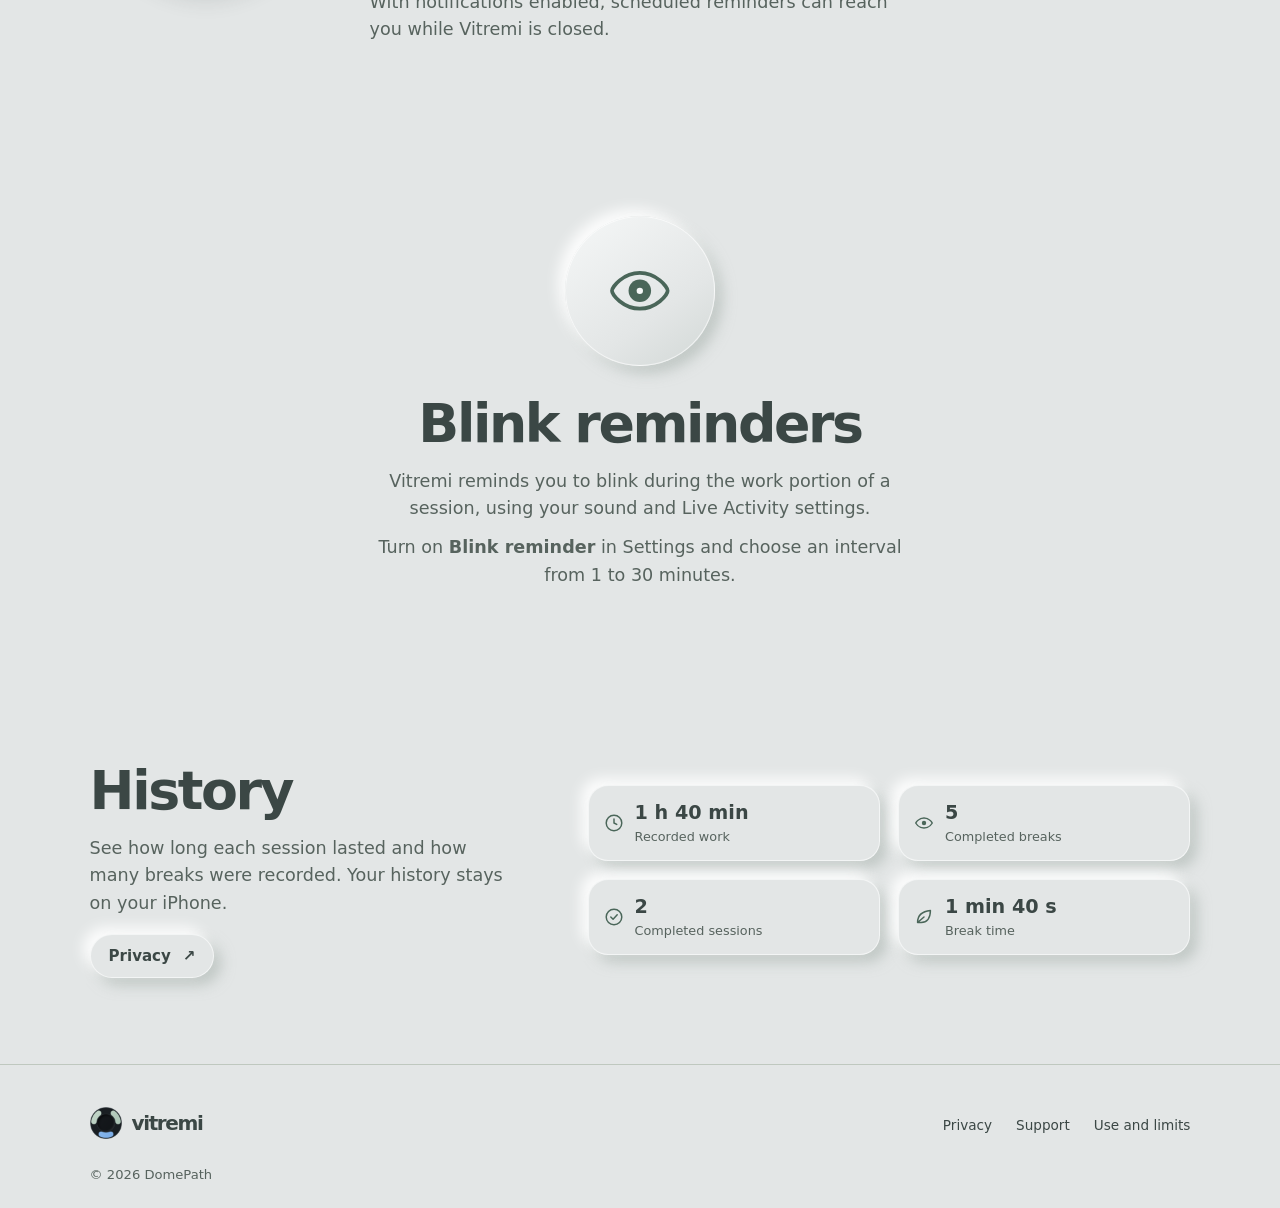
==== commit f721dc1e: "Revert "Add an expandable Focus session to History" This reverts commit 0c23cabb6ce292b03f14ebc0083e" ====
--- a/en/index.html
+++ b/en/index.html
@@ -7,7 +7,7 @@
   <meta name="description" content="Vitremi organizes eye breaks while you work or study at a screen. Sessions, calendar, and blink reminders for iPhone.">
   <title>Vitremi — eye breaks for iPhone</title>
   <link rel="icon" href="../assets/vitremi-icon-composer.png">
-  <link rel="stylesheet" href="../assets/style.css?v=history-session">
+  <link rel="stylesheet" href="../assets/style.css?v=calendar-smooth">
   <link rel="stylesheet" href="../assets/calendar-motion.css?v=full-turn">
   <script src="../assets/scene.js?v=calendar-relay" defer></script>
 </head>
@@ -102,47 +102,28 @@
         <p>See how long each session lasted and how many breaks were recorded. Your history stays on your iPhone.</p>
         <a class="inline-link" href="privacy.html">Privacy <span aria-hidden="true">↗</span></a>
       </div>
-      <div class="history-results">
-        <dl class="history-metrics">
-          <div class="history-metric">
-            <svg viewBox="0 0 24 24" width="22" height="22" fill="none" stroke="currentColor" stroke-width="1.6" stroke-linecap="round" stroke-linejoin="round" aria-hidden="true"><circle cx="12" cy="12" r="8.5"/><path d="M12 7.5V12l3 1.5"/></svg>
-            <dt>Recorded work</dt>
-            <dd class="metric-value"><span aria-hidden="true">1 h 40 min</span><span class="sr-only">1 h 40 min</span></dd>
-          </div>
-          <div class="history-metric">
-            <svg viewBox="0 0 24 24" width="22" height="22" fill="none" stroke="currentColor" stroke-width="1.6" stroke-linecap="round" stroke-linejoin="round" aria-hidden="true"><path d="M3 12s3-5.5 9-5.5 9 5.5 9 5.5-3 5.5-9 5.5S3 12 3 12Z"/><circle cx="12" cy="12" r="2.4" fill="currentColor" stroke="none"/></svg>
-            <dt>Completed breaks</dt>
-            <dd class="metric-value"><span aria-hidden="true">5</span><span class="sr-only">5</span></dd>
-          </div>
-          <div class="history-metric">
-            <svg viewBox="0 0 24 24" width="22" height="22" fill="none" stroke="currentColor" stroke-width="1.6" stroke-linecap="round" stroke-linejoin="round" aria-hidden="true"><circle cx="12" cy="12" r="8.5"/><path d="m8.5 12 2.5 2.5 4.5-5"/></svg>
-            <dt>Completed sessions</dt>
-            <dd class="metric-value"><span aria-hidden="true">2</span><span class="sr-only">2</span></dd>
-          </div>
-          <div class="history-metric">
-            <svg viewBox="0 0 24 24" width="22" height="22" fill="none" stroke="currentColor" stroke-width="1.6" stroke-linecap="round" stroke-linejoin="round" aria-hidden="true"><path d="M5 18c0-7 4.5-12 14-13 0 8.5-4 13-10 13H5Zm0 0 7-6"/></svg>
-            <dt>Break time</dt>
-            <dd class="metric-value"><span aria-hidden="true">1 min 40 s</span><span class="sr-only">1 min 40 s</span></dd>
-          </div>
-        </dl>
-        <details class="history-session">
-          <summary>
-            <span class="history-session-icon" aria-hidden="true">
-              <svg viewBox="0 0 24 24" width="22" height="22" fill="none" stroke="currentColor" stroke-width="1.6" stroke-linecap="round" stroke-linejoin="round"><path d="M8 4H4v4m12-4h4v4M4 16v4h4m12-4v4h-4"/><circle cx="12" cy="12" r="3.2"/></svg>
-            </span>
-            <span class="history-session-name"><strong>Focus</strong><small>Sample session · 40 min of work</small></span>
-          </summary>
-          <div class="history-session-detail">
-            <p>40 min 40 s total · 2 completed breaks</p>
-            <ol class="session-timeline" role="list" aria-label="Session sequence">
-              <li><strong>20 min</strong><small>Work</small></li>
-              <li class="session-timeline-break"><strong>20 s</strong><small>Break</small></li>
-              <li><strong>20 min</strong><small>Work</small></li>
-              <li class="session-timeline-break"><strong>20 s</strong><small>Break</small></li>
-            </ol>
-          </div>
-        </details>
-      </div>
+      <dl class="history-metrics">
+        <div class="history-metric">
+          <svg viewBox="0 0 24 24" width="22" height="22" fill="none" stroke="currentColor" stroke-width="1.6" stroke-linecap="round" stroke-linejoin="round" aria-hidden="true"><circle cx="12" cy="12" r="8.5"/><path d="M12 7.5V12l3 1.5"/></svg>
+          <dt>Recorded work</dt>
+          <dd class="metric-value"><span aria-hidden="true">1 h 40 min</span><span class="sr-only">1 h 40 min</span></dd>
+        </div>
+        <div class="history-metric">
+          <svg viewBox="0 0 24 24" width="22" height="22" fill="none" stroke="currentColor" stroke-width="1.6" stroke-linecap="round" stroke-linejoin="round" aria-hidden="true"><path d="M3 12s3-5.5 9-5.5 9 5.5 9 5.5-3 5.5-9 5.5S3 12 3 12Z"/><circle cx="12" cy="12" r="2.4" fill="currentColor" stroke="none"/></svg>
+          <dt>Completed breaks</dt>
+          <dd class="metric-value"><span aria-hidden="true">5</span><span class="sr-only">5</span></dd>
+        </div>
+        <div class="history-metric">
+          <svg viewBox="0 0 24 24" width="22" height="22" fill="none" stroke="currentColor" stroke-width="1.6" stroke-linecap="round" stroke-linejoin="round" aria-hidden="true"><circle cx="12" cy="12" r="8.5"/><path d="m8.5 12 2.5 2.5 4.5-5"/></svg>
+          <dt>Completed sessions</dt>
+          <dd class="metric-value"><span aria-hidden="true">2</span><span class="sr-only">2</span></dd>
+        </div>
+        <div class="history-metric">
+          <svg viewBox="0 0 24 24" width="22" height="22" fill="none" stroke="currentColor" stroke-width="1.6" stroke-linecap="round" stroke-linejoin="round" aria-hidden="true"><path d="M5 18c0-7 4.5-12 14-13 0 8.5-4 13-10 13H5Zm0 0 7-6"/></svg>
+          <dt>Break time</dt>
+          <dd class="metric-value"><span aria-hidden="true">1 min 40 s</span><span class="sr-only">1 min 40 s</span></dd>
+        </div>
+      </dl>
     </section>
   </main>
   <footer class="site-footer"><div class="footer-brand"><a class="brand" href="#inicio"><span class="brand-mark"><img src="../assets/vitremi-icon-composer.png" width="32" height="32" alt=""><img class="brand-mark-night" src="../assets/vitremi-icon-composer-night.png" width="32" height="32" alt=""></span><span>vitremi</span></a></div><div class="footer-links"><a href="privacy.html">Privacy</a><a href="support.html">Support</a><a href="usage.html">Use and limits</a></div><small>© 2026 DomePath</small></footer>
--- a/assets/style.css
+++ b/assets/style.css
@@ -247,10 +247,9 @@
 .history-section {
   display: grid;
   grid-template-columns: minmax(0, .7fr) minmax(0, 1fr);
-  align-items: start;
+  align-items: center;
   gap: clamp(30px, 6vw, 76px);
 }
-.history-results { min-width: 0; display: grid; gap: 22px; }
 .history-metrics { display: grid; grid-template-columns: repeat(2, minmax(0, 1fr)); gap: 18px; margin: 0; }
 .history-metric {
   display: grid;
@@ -286,67 +285,7 @@
 @keyframes metric-roll-up {
   to { transform: translateY(-50%); }
 }
-.history-session {
-  border: 1px solid #ffffff99;
-  border-radius: 24px;
-  background: var(--paper);
-  color: var(--ink);
-  box-shadow: var(--soft-shadow);
-}
-.history-session summary {
-  display: grid;
-  grid-template-columns: auto minmax(0, 1fr) auto;
-  align-items: center;
-  gap: 14px;
-  padding: 10px 18px 10px 10px;
-  border-radius: inherit;
-  list-style: none;
-  cursor: pointer;
-}
-.history-session summary::-webkit-details-marker { display: none; }
-.history-session summary:hover { background: #ffffff38; }
-.history-session summary::after {
-  content: "";
-  width: 7px;
-  height: 7px;
-  border: solid var(--muted);
-  border-width: 0 2px 2px 0;
-  transform: rotate(-45deg);
-  transition: transform .2s ease;
-}
-.history-session[open] summary::after { transform: rotate(45deg); }
-.history-session-icon {
-  display: grid;
-  place-items: center;
-  width: 47px;
-  height: 47px;
-  border-radius: 17px;
-  color: var(--green);
-  box-shadow: inset 3px 3px 8px #a3ada866, inset -3px -3px 8px #ffffffbf;
-}
-.history-session-name strong, .history-session-name small,
-.session-timeline strong, .session-timeline small { display: block; }
-.history-session-name small, .session-timeline small { margin-top: 3px; color: var(--muted); }
-.history-session-detail { padding: 8px 18px 18px; }
-.history-session-detail p { margin: 0 0 12px; color: var(--muted); font-size: .85rem; }
-.session-timeline {
-  display: grid;
-  grid-template-columns: repeat(4, minmax(0, 1fr));
-  gap: 6px;
-  margin: 0;
-  padding: 0;
-  list-style: none;
-}
-.session-timeline li {
-  padding: 8px 4px;
-  border-radius: 10px;
-  background: #a6baab55;
-  text-align: center;
-  font-size: .83rem;
-}
-.session-timeline .session-timeline-break { background: #213b6319; }
-.session-timeline-break strong { color: var(--blue); }
-.is-break :is(.history-metric, .history-session) { box-shadow: 0 12px 32px #09132b55; }
+.is-break .history-metric { box-shadow: 0 12px 32px #09132b55; }
 .site-footer { padding: 42px clamp(24px, 7vw, 112px) 26px; background: var(--paper); border-top: 1px solid var(--line); display: grid; grid-template-columns: 1fr auto; gap: 24px; }
 .footer-brand p, .site-footer small { color: var(--muted); font-size: .82rem; }
 .footer-links { display: flex; gap: 24px; align-items: center; font-size: .85rem; }
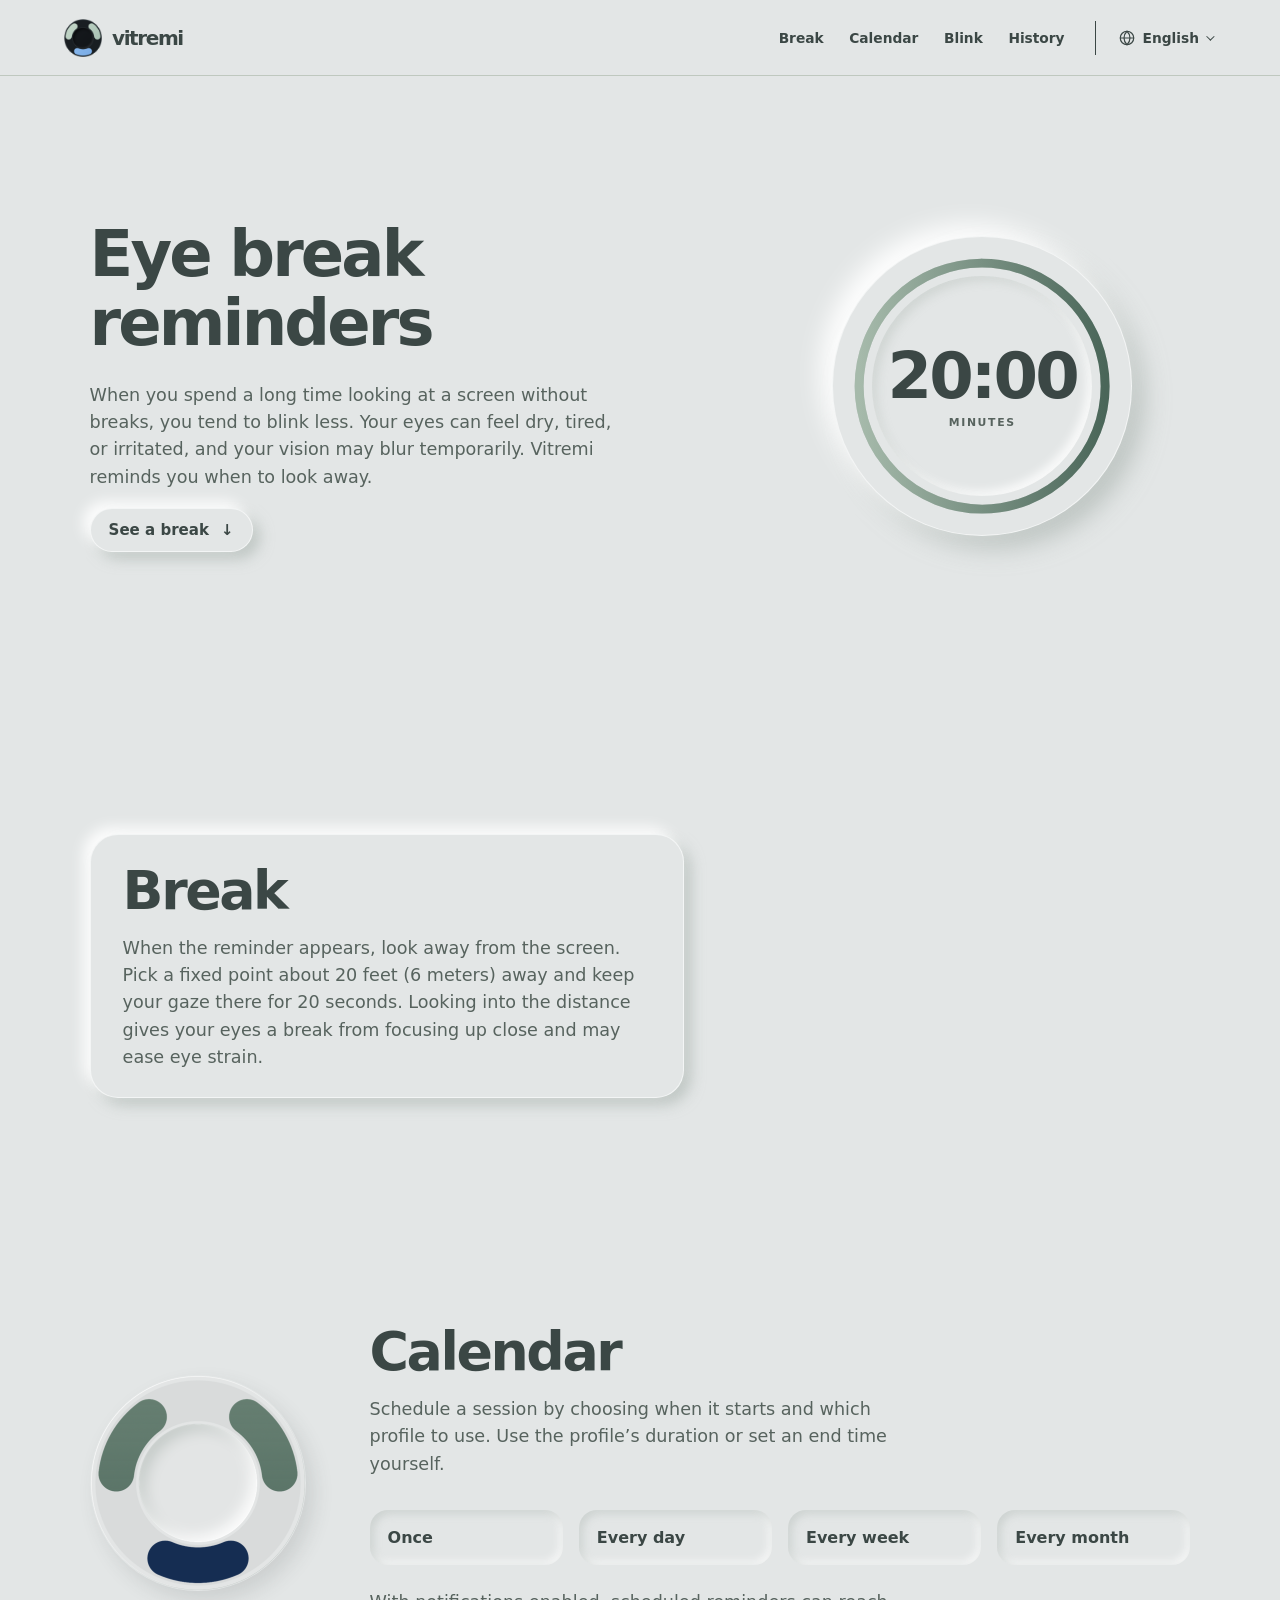
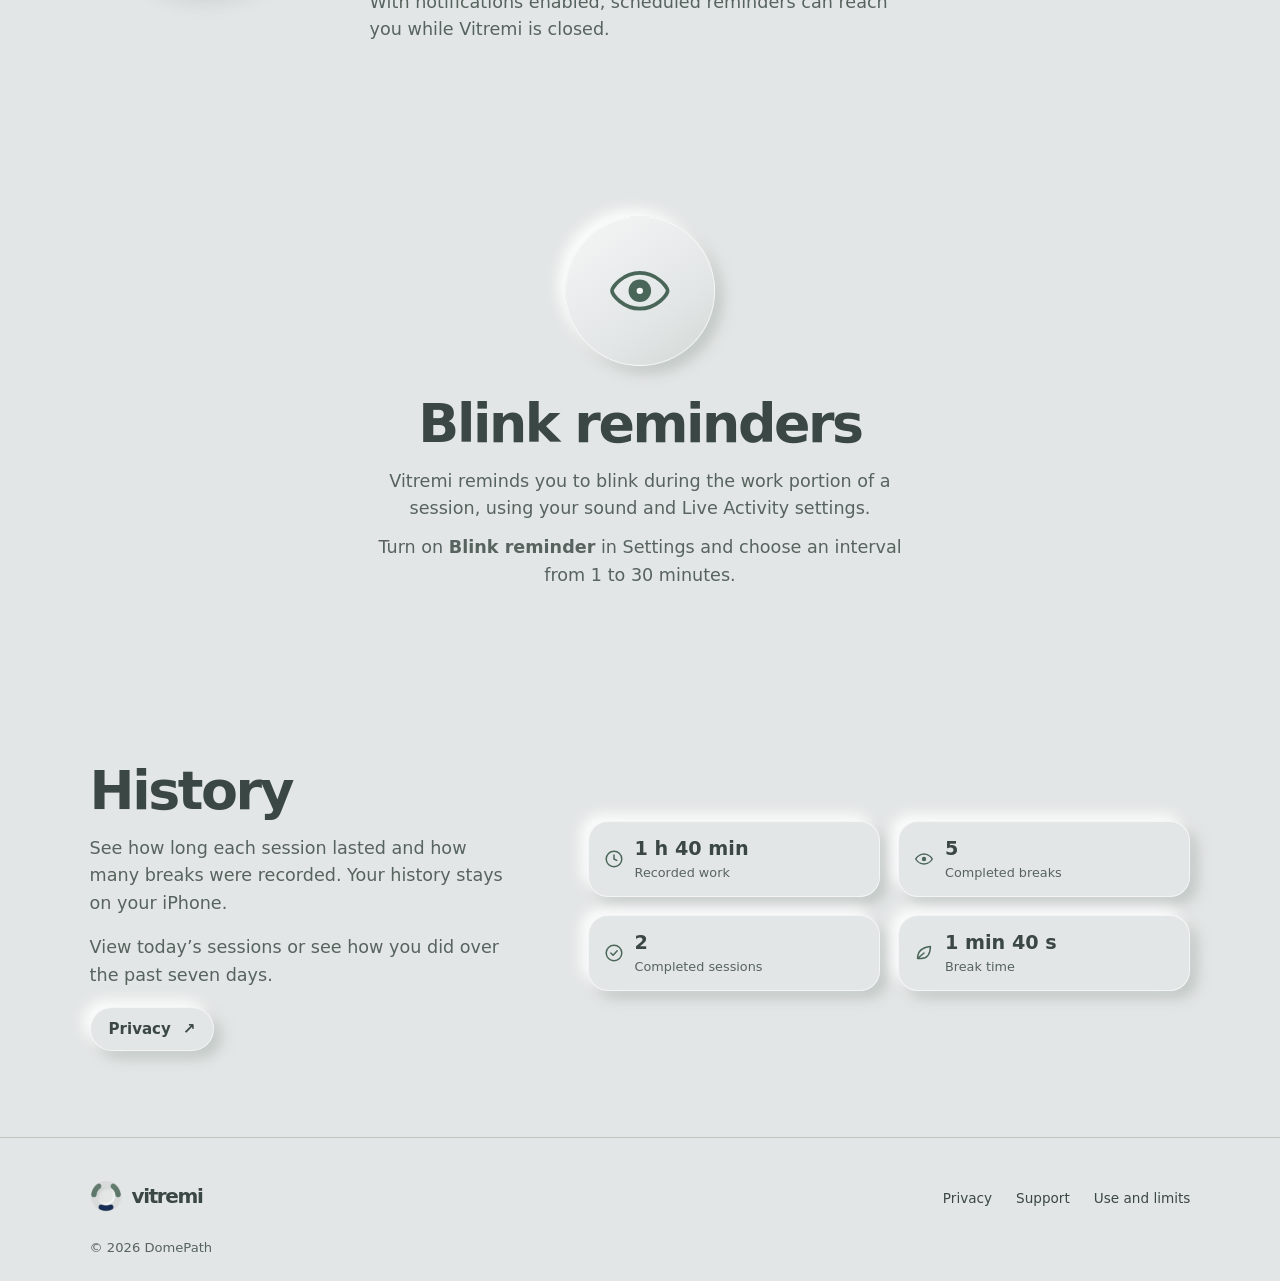
==== commit a64bacff: "Mention History date filters on the site" ====
--- a/en/index.html
+++ b/en/index.html
@@ -100,6 +100,7 @@
       <div class="history-detail">
         <h2 id="history-title">History</h2>
         <p>See how long each session lasted and how many breaks were recorded. Your history stays on your iPhone.</p>
+        <p>View today’s sessions or see how you did over the past seven days.</p>
         <a class="inline-link" href="privacy.html">Privacy <span aria-hidden="true">↗</span></a>
       </div>
       <dl class="history-metrics">
